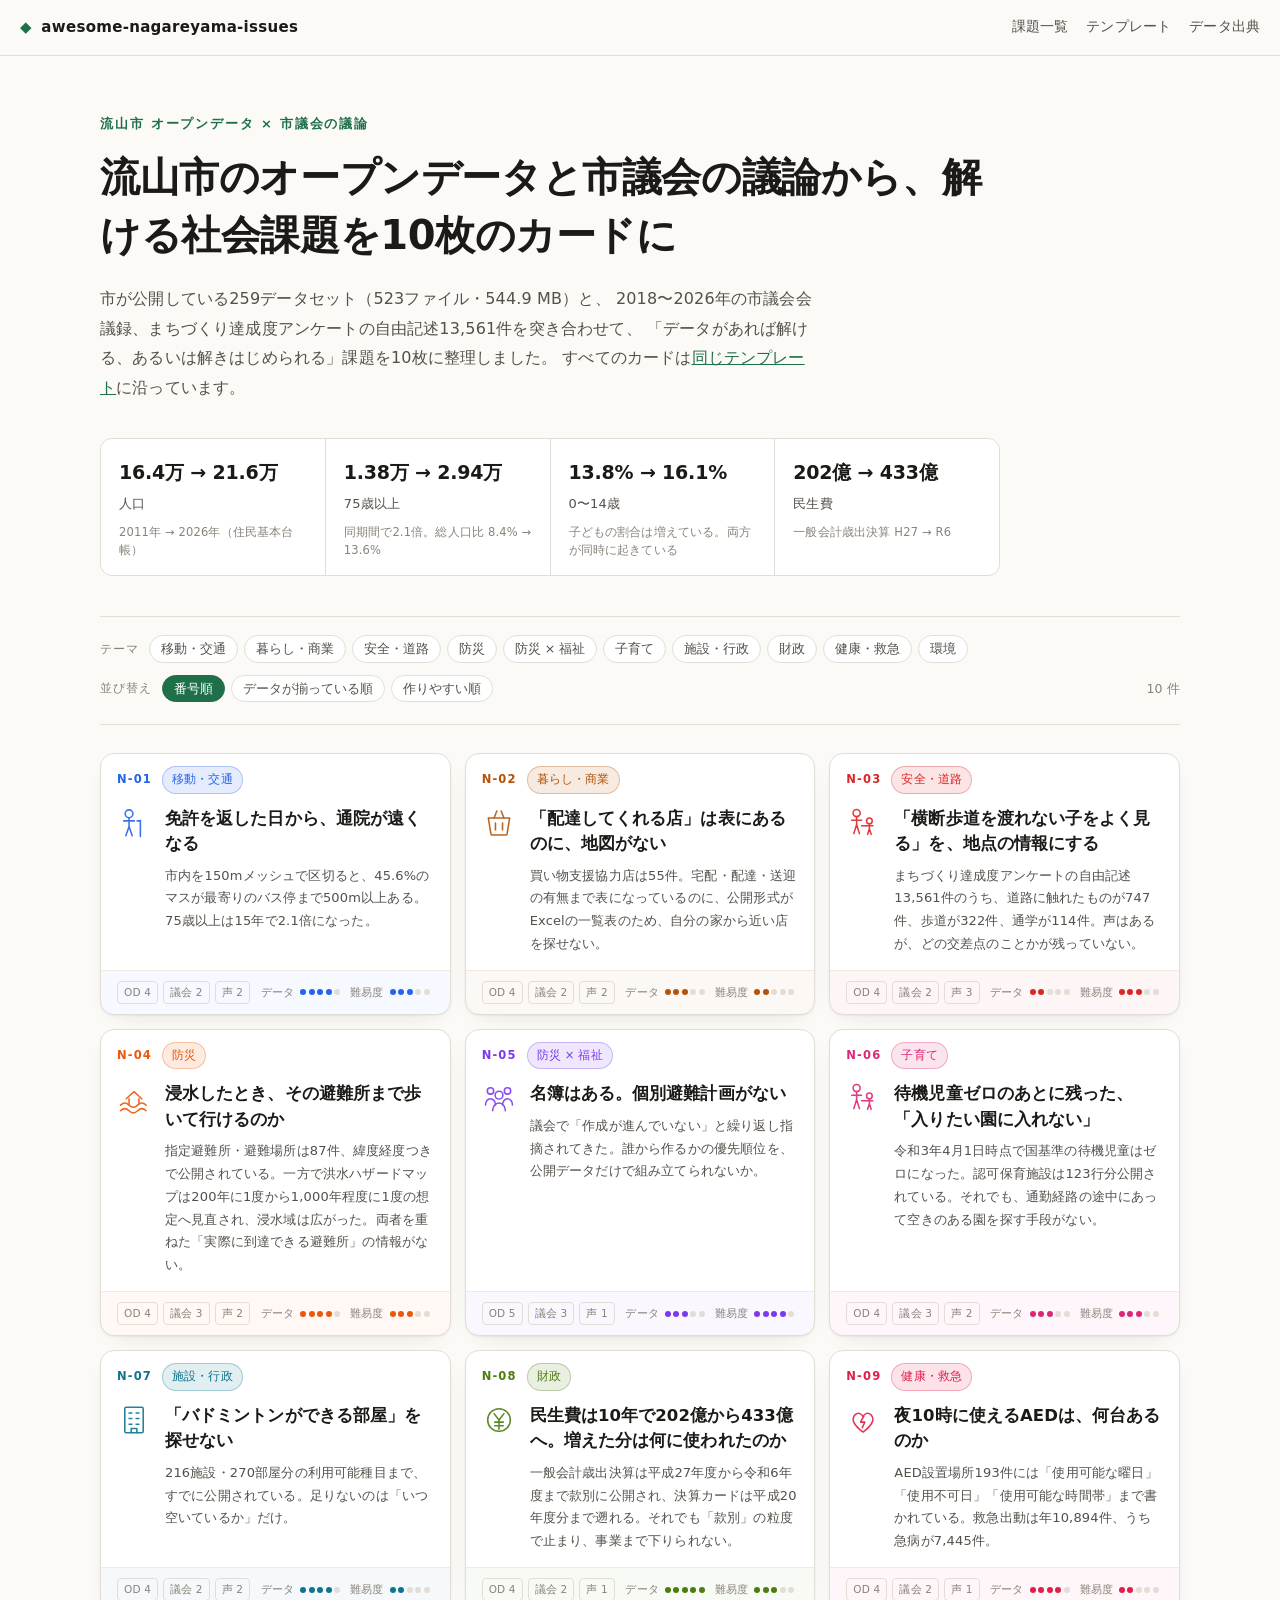
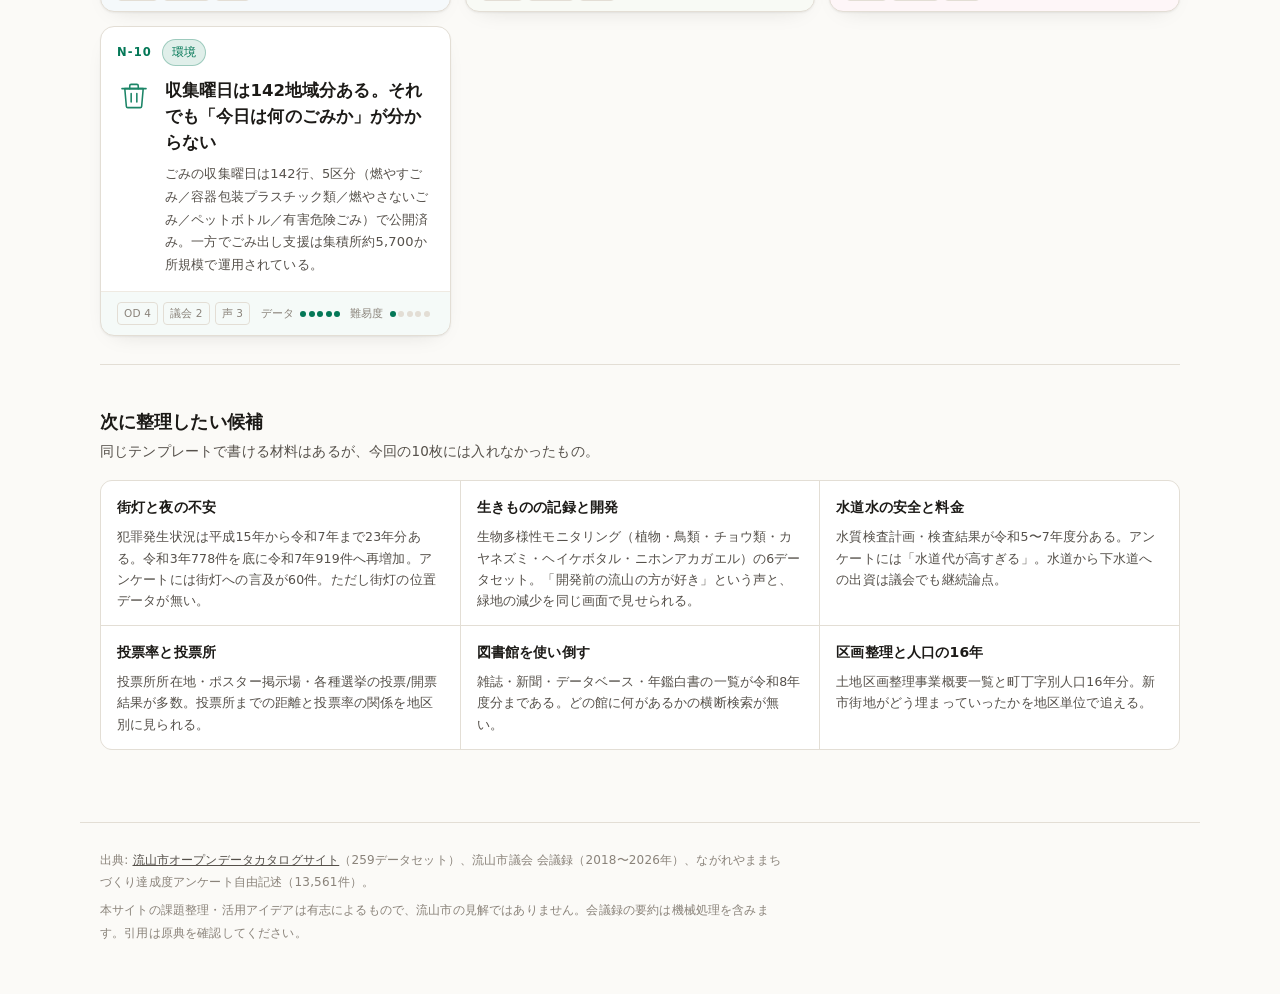
==== docs/index.html @ 09bd8e74 "Add issue-card template and initial 10-issue site 流山市のオープンデータ259データセットと市議会会議録(2018-2026)、 まちづくり達成度アン" ====
<!DOCTYPE html>
<html lang="ja">
<head>
<meta charset="utf-8">
<meta name="viewport" content="width=device-width, initial-scale=1">
<title>awesome-nagareyama-issues — 流山市のオープンデータと市議会の議論から、解ける社会課題を10枚のカードに</title>
<meta name="description" content="流山市のオープンデータと市議会の議論から、解ける社会課題を10枚のカードに">
<link rel="stylesheet" href="assets/site.css">
<link rel="icon" href="data:image/svg+xml,%3Csvg xmlns='http://www.w3.org/2000/svg' viewBox='0 0 100 100'%3E%3Ctext y='.9em' font-size='90'%3E%F0%9F%97%BE%3C/text%3E%3C/svg%3E">
</head>
<body>
<svg xmlns="http://www.w3.org/2000/svg" width="0" height="0" style="position:absolute" aria-hidden="true"><defs><symbol id="i-elder" viewBox="0 0 48 48" fill="none" stroke="currentColor" stroke-width="2.2" stroke-linecap="round" stroke-linejoin="round"><circle cx="17" cy="11" r="5.5"/><path d="M17 17v12M9.5 21h15M17 29l-4.5 13M17 29l4.5 13"/><path d="M33 20v23M28.5 21h4.5"/></symbol><symbol id="i-parentchild" viewBox="0 0 48 48" fill="none" stroke="currentColor" stroke-width="2.2" stroke-linecap="round" stroke-linejoin="round"><circle cx="15" cy="10" r="5"/><path d="M15 15v11M8 20h14M15 26l-4 13M15 26l4 13"/><circle cx="33" cy="21" r="4"/><path d="M33 25v7M28 28h10M33 32l-2.5 8M33 32l2.5 8"/><path d="M22 28h6"/></symbol><symbol id="i-people" viewBox="0 0 48 48" fill="none" stroke="currentColor" stroke-width="2.2" stroke-linecap="round" stroke-linejoin="round"><circle cx="12" cy="14" r="4.5"/><path d="M5 34c0-5 3-9 7-9s7 4 7 9"/><circle cx="36" cy="14" r="4.5"/><path d="M29 34c0-5 3-9 7-9s7 4 7 9"/><circle cx="24" cy="20" r="5.5"/><path d="M15 42c0-6 4-11 9-11s9 5 9 11"/></symbol><symbol id="i-bus" viewBox="0 0 48 48" fill="none" stroke="currentColor" stroke-width="2.2" stroke-linecap="round" stroke-linejoin="round"><rect x="6" y="10" width="36" height="23" rx="4"/><path d="M6 21h36M15 15v6M24 15v6M33 15v6"/><circle cx="14" cy="37" r="3.5"/><circle cx="34" cy="37" r="3.5"/></symbol><symbol id="i-busstop" viewBox="0 0 48 48" fill="none" stroke="currentColor" stroke-width="2.2" stroke-linecap="round" stroke-linejoin="round"><rect x="11" y="5" width="26" height="14" rx="3"/><path d="M24 19v25M16 44h16"/><path d="M17 12h14"/></symbol><symbol id="i-basket" viewBox="0 0 48 48" fill="none" stroke="currentColor" stroke-width="2.2" stroke-linecap="round" stroke-linejoin="round"><path d="M9 17h30l-3.5 22a2 2 0 0 1-2 2h-19a2 2 0 0 1-2-2z"/><path d="M17 17l4-10M31 17l-4-10"/><path d="M19 24v10M29 24v10"/></symbol><symbol id="i-shop" viewBox="0 0 48 48" fill="none" stroke="currentColor" stroke-width="2.2" stroke-linecap="round" stroke-linejoin="round"><path d="M7 18h34v21a2 2 0 0 1-2 2H9a2 2 0 0 1-2-2z"/><path d="M6 18l4-9h28l4 9"/><path d="M19 41V28h10v13"/></symbol><symbol id="i-home" viewBox="0 0 48 48" fill="none" stroke="currentColor" stroke-width="2.2" stroke-linecap="round" stroke-linejoin="round"><path d="M7 23L24 9l17 14"/><path d="M12 22v18h24V22"/><path d="M20 40V29h8v11"/></symbol><symbol id="i-building" viewBox="0 0 48 48" fill="none" stroke="currentColor" stroke-width="2.2" stroke-linecap="round" stroke-linejoin="round"><rect x="11" y="6" width="26" height="36" rx="2"/><path d="M17 14h4M27 14h4M17 22h4M27 22h4M17 30h4M27 30h4"/><path d="M20 42v-6h8v6"/></symbol><symbol id="i-school" viewBox="0 0 48 48" fill="none" stroke="currentColor" stroke-width="2.2" stroke-linecap="round" stroke-linejoin="round"><path d="M8 21L24 11l16 10"/><path d="M11 21v20h26V21"/><path d="M24 11V4h8v5h-8"/><path d="M20 41V30h8v11"/></symbol><symbol id="i-hospital" viewBox="0 0 48 48" fill="none" stroke="currentColor" stroke-width="2.2" stroke-linecap="round" stroke-linejoin="round"><rect x="8" y="13" width="32" height="29" rx="3"/><path d="M24 20v15M16.5 27.5h15"/><path d="M17 13V7h14v6"/></symbol><symbol id="i-heart" viewBox="0 0 48 48" fill="none" stroke="currentColor" stroke-width="2.2" stroke-linecap="round" stroke-linejoin="round"><path d="M24 41C10 31 7 22 13 16.5c4.6-4.2 9.7-.8 11 3 1.3-3.8 6.4-7.2 11-3C41 22 38 31 24 41z"/><path d="M25 19l-4.5 8h6l-3.5 8"/></symbol><symbol id="i-flood" viewBox="0 0 48 48" fill="none" stroke="currentColor" stroke-width="2.2" stroke-linecap="round" stroke-linejoin="round"><path d="M13 25l11-10 11 10"/><path d="M17 25v8M31 25v8"/><path d="M5 34c4-4 8-4 12 0s8 4 12 0 8-4 12 0"/><path d="M5 42c4-4 8-4 12 0s8 4 12 0 8-4 12 0"/></symbol><symbol id="i-shelter" viewBox="0 0 48 48" fill="none" stroke="currentColor" stroke-width="2.2" stroke-linecap="round" stroke-linejoin="round"><path d="M8 20L24 8l16 12"/><path d="M12 20v20h24V20"/><path d="M24 40V25"/><path d="M18 31l6-6 6 6"/></symbol><symbol id="i-trash" viewBox="0 0 48 48" fill="none" stroke="currentColor" stroke-width="2.2" stroke-linecap="round" stroke-linejoin="round"><path d="M11 15h26l-2.2 25a2 2 0 0 1-2 1.8H15.2a2 2 0 0 1-2-1.8z"/><path d="M7 15h34"/><path d="M18 15v-4a2 2 0 0 1 2-2h8a2 2 0 0 1 2 2v4"/><path d="M20 22v12M28 22v12"/></symbol><symbol id="i-calendar" viewBox="0 0 48 48" fill="none" stroke="currentColor" stroke-width="2.2" stroke-linecap="round" stroke-linejoin="round"><rect x="7" y="11" width="34" height="31" rx="3"/><path d="M7 21h34M16 6v9M32 6v9"/><circle cx="17" cy="29" r="1.8"/><circle cx="24" cy="29" r="1.8"/><circle cx="31" cy="29" r="1.8"/><circle cx="17" cy="36" r="1.8"/></symbol><symbol id="i-clock" viewBox="0 0 48 48" fill="none" stroke="currentColor" stroke-width="2.2" stroke-linecap="round" stroke-linejoin="round"><circle cx="24" cy="24" r="17"/><path d="M24 12v12l8 6"/></symbol><symbol id="i-map" viewBox="0 0 48 48" fill="none" stroke="currentColor" stroke-width="2.2" stroke-linecap="round" stroke-linejoin="round"><path d="M6 14l12-5 12 5 12-5v25l-12 5-12-5-12 5z"/><path d="M18 9v25M30 14v25"/></symbol><symbol id="i-coin" viewBox="0 0 48 48" fill="none" stroke="currentColor" stroke-width="2.2" stroke-linecap="round" stroke-linejoin="round"><circle cx="24" cy="24" r="16"/><path d="M17 15l7 9 7-9"/><path d="M24 24v13M18 27h12M18 32h12"/></symbol><symbol id="i-doc" viewBox="0 0 48 48" fill="none" stroke="currentColor" stroke-width="2.2" stroke-linecap="round" stroke-linejoin="round"><path d="M12 5h16l9 9v29a2 2 0 0 1-2 2H12a2 2 0 0 1-2-2V7a2 2 0 0 1 2-2z"/><path d="M28 5v10h9"/><path d="M17 24h14M17 31h14M17 38h8"/></symbol><symbol id="i-phone" viewBox="0 0 48 48" fill="none" stroke="currentColor" stroke-width="2.2" stroke-linecap="round" stroke-linejoin="round"><rect x="14" y="4" width="20" height="40" rx="4"/><path d="M20 9h8"/><circle cx="24" cy="38" r="2"/></symbol><symbol id="i-search" viewBox="0 0 48 48" fill="none" stroke="currentColor" stroke-width="2.2" stroke-linecap="round" stroke-linejoin="round"><circle cx="21" cy="21" r="13"/><path d="M30.5 30.5L42 42"/></symbol><symbol id="i-question" viewBox="0 0 48 48" fill="none" stroke="currentColor" stroke-width="2.2" stroke-linecap="round" stroke-linejoin="round"><circle cx="24" cy="24" r="17"/><path d="M19 19a5 5 0 1 1 6.5 4.8c-1 .4-1.5 1.2-1.5 2.2v2"/><circle cx="24" cy="34" r="1.8"/></symbol><symbol id="i-alert" viewBox="0 0 48 48" fill="none" stroke="currentColor" stroke-width="2.2" stroke-linecap="round" stroke-linejoin="round"><path d="M24 7l19 33H5z"/><path d="M24 19v11"/><circle cx="24" cy="35" r="1.8"/></symbol><symbol id="i-wall" viewBox="0 0 48 48" fill="none" stroke="currentColor" stroke-width="2.2" stroke-linecap="round" stroke-linejoin="round"><rect x="6" y="11" width="36" height="26" rx="2"/><path d="M6 20h36M6 28h36"/><path d="M18 11v9M30 11v9M13 20v8M25 20v8M37 20v8M18 28v9M30 28v9"/></symbol><symbol id="i-chart" viewBox="0 0 48 48" fill="none" stroke="currentColor" stroke-width="2.2" stroke-linecap="round" stroke-linejoin="round"><path d="M9 7v33h33"/><rect x="14" y="26" width="6" height="14"/><rect x="24" y="18" width="6" height="22"/><rect x="34" y="11" width="6" height="29"/></symbol><symbol id="i-park" viewBox="0 0 48 48" fill="none" stroke="currentColor" stroke-width="2.2" stroke-linecap="round" stroke-linejoin="round"><path d="M24 42V26"/><circle cx="24" cy="18" r="11"/><path d="M24 30l-7-6M24 33l7-6"/></symbol><symbol id="i-bicycle" viewBox="0 0 48 48" fill="none" stroke="currentColor" stroke-width="2.2" stroke-linecap="round" stroke-linejoin="round"><circle cx="12" cy="33" r="8"/><circle cx="36" cy="33" r="8"/><path d="M12 33l8-14h9M20 19l10 14M27 19h7"/></symbol><symbol id="i-car" viewBox="0 0 48 48" fill="none" stroke="currentColor" stroke-width="2.2" stroke-linecap="round" stroke-linejoin="round"><path d="M9 29l4-11a3 3 0 0 1 3-2h16a3 3 0 0 1 3 2l4 11"/><rect x="6" y="29" width="36" height="9" rx="3"/><circle cx="15" cy="40" r="2.5"/><circle cx="33" cy="40" r="2.5"/></symbol></defs></svg>
<header class="topbar">
  <a class="brand" href="index.html"><span class="brand-mark">◆</span> awesome-nagareyama-issues</a>
  <nav>
    <a href="index.html">課題一覧</a>
    <a href="template.html">テンプレート</a>
    <a href="sources.html">データ出典</a>
  </nav>
</header>
<main>

<section class="hero">
  <p class="kicker">流山市 オープンデータ × 市議会の議論</p>
  <h1>流山市のオープンデータと市議会の議論から、解ける社会課題を10枚のカードに</h1>
  <p class="lede">
    市が公開している259データセット（523ファイル・544.9 MB）と、
    2018〜2026年の市議会会議録、まちづくり達成度アンケートの自由記述13,561件を突き合わせて、
    「データがあれば解ける、あるいは解きはじめられる」課題を10枚に整理しました。
    すべてのカードは<a href="template.html">同じテンプレート</a>に沿っています。
  </p>
  <div class="stats"><div class="stat"><div class="stat-v">16.4万 → 21.6万</div><div class="stat-l">人口</div><div class="stat-n">2011年 → 2026年（住民基本台帳）</div></div><div class="stat"><div class="stat-v">1.38万 → 2.94万</div><div class="stat-l">75歳以上</div><div class="stat-n">同期間で2.1倍。総人口比 8.4% → 13.6%</div></div><div class="stat"><div class="stat-v">13.8% → 16.1%</div><div class="stat-l">0〜14歳</div><div class="stat-n">子どもの割合は増えている。両方が同時に起きている</div></div><div class="stat"><div class="stat-v">202億 → 433億</div><div class="stat-l">民生費</div><div class="stat-n">一般会計歳出決算 H27 → R6</div></div></div>
</section>

<section class="filters" aria-label="絞り込み">
  <div class="filter-row">
    <span class="filter-lbl">テーマ</span>
    <div class="chips"><button class="chip" data-theme="移動・交通" style="--c:#2563eb">移動・交通</button><button class="chip" data-theme="暮らし・商業" style="--c:#b45309">暮らし・商業</button><button class="chip" data-theme="安全・道路" style="--c:#dc2626">安全・道路</button><button class="chip" data-theme="防災" style="--c:#ea580c">防災</button><button class="chip" data-theme="防災 × 福祉" style="--c:#7c3aed">防災 × 福祉</button><button class="chip" data-theme="子育て" style="--c:#db2777">子育て</button><button class="chip" data-theme="施設・行政" style="--c:#0e7490">施設・行政</button><button class="chip" data-theme="財政" style="--c:#4d7c0f">財政</button><button class="chip" data-theme="健康・救急" style="--c:#e11d48">健康・救急</button><button class="chip" data-theme="環境" style="--c:#047857">環境</button></div>
  </div>
  <div class="filter-row">
    <span class="filter-lbl">並び替え</span>
    <div class="chips">
      <button class="chip sort on" data-sort="id">番号順</button>
      <button class="chip sort" data-sort="data">データが揃っている順</button>
      <button class="chip sort" data-sort="easy">作りやすい順</button>
    </div>
  </div>
  <p class="filter-count"><span id="count">10</span> 件</p>
</section>

<section class="grid" id="grid">
<a class="card" href="issues/bus-blank-area.html" style="--c:#2563eb" data-theme="移動・交通" data-data="4" data-diff="3">
  <div class="card-head">
    <span class="card-id">N-01</span>
    <span class="card-theme">移動・交通</span>
  </div>
  <div class="card-body">
    <span class="card-ico"><svg width="34" height="34" viewBox="0 0 48 48" aria-hidden="true"><use href="#i-elder"/></svg></span>
    <div>
      <h3>免許を返した日から、通院が遠くなる</h3>
      <p class="card-catch">市内を150mメッシュで区切ると、45.6%のマスが最寄りのバス停まで500m以上ある。75歳以上は15年で2.1倍になった。</p>
    </div>
  </div>
  <div class="card-foot">
    <span class="badges">
      <span class="badge">OD 4</span>
      <span class="badge">議会 2</span>
      <span class="badge">声 2</span>
    </span>
    <span class="meters">
      <span class="meter-lbl">データ</span><span class="meter" title="データ充足度: 4/5"><span class="dot on"></span><span class="dot on"></span><span class="dot on"></span><span class="dot on"></span><span class="dot"></span></span>
      <span class="meter-lbl">難易度</span><span class="meter" title="実装難易度: 3/5"><span class="dot on"></span><span class="dot on"></span><span class="dot on"></span><span class="dot"></span><span class="dot"></span></span>
    </span>
  </div>
</a>
<a class="card" href="issues/shopping-access.html" style="--c:#b45309" data-theme="暮らし・商業" data-data="3" data-diff="2">
  <div class="card-head">
    <span class="card-id">N-02</span>
    <span class="card-theme">暮らし・商業</span>
  </div>
  <div class="card-body">
    <span class="card-ico"><svg width="34" height="34" viewBox="0 0 48 48" aria-hidden="true"><use href="#i-basket"/></svg></span>
    <div>
      <h3>「配達してくれる店」は表にあるのに、地図がない</h3>
      <p class="card-catch">買い物支援協力店は55件。宅配・配達・送迎の有無まで表になっているのに、公開形式がExcelの一覧表のため、自分の家から近い店を探せない。</p>
    </div>
  </div>
  <div class="card-foot">
    <span class="badges">
      <span class="badge">OD 4</span>
      <span class="badge">議会 2</span>
      <span class="badge">声 2</span>
    </span>
    <span class="meters">
      <span class="meter-lbl">データ</span><span class="meter" title="データ充足度: 3/5"><span class="dot on"></span><span class="dot on"></span><span class="dot on"></span><span class="dot"></span><span class="dot"></span></span>
      <span class="meter-lbl">難易度</span><span class="meter" title="実装難易度: 2/5"><span class="dot on"></span><span class="dot on"></span><span class="dot"></span><span class="dot"></span><span class="dot"></span></span>
    </span>
  </div>
</a>
<a class="card" href="issues/school-route-safety.html" style="--c:#dc2626" data-theme="安全・道路" data-data="2" data-diff="3">
  <div class="card-head">
    <span class="card-id">N-03</span>
    <span class="card-theme">安全・道路</span>
  </div>
  <div class="card-body">
    <span class="card-ico"><svg width="34" height="34" viewBox="0 0 48 48" aria-hidden="true"><use href="#i-parentchild"/></svg></span>
    <div>
      <h3>「横断歩道を渡れない子をよく見る」を、地点の情報にする</h3>
      <p class="card-catch">まちづくり達成度アンケートの自由記述13,561件のうち、道路に触れたものが747件、歩道が322件、通学が114件。声はあるが、どの交差点のことかが残っていない。</p>
    </div>
  </div>
  <div class="card-foot">
    <span class="badges">
      <span class="badge">OD 4</span>
      <span class="badge">議会 2</span>
      <span class="badge">声 3</span>
    </span>
    <span class="meters">
      <span class="meter-lbl">データ</span><span class="meter" title="データ充足度: 2/5"><span class="dot on"></span><span class="dot on"></span><span class="dot"></span><span class="dot"></span><span class="dot"></span></span>
      <span class="meter-lbl">難易度</span><span class="meter" title="実装難易度: 3/5"><span class="dot on"></span><span class="dot on"></span><span class="dot on"></span><span class="dot"></span><span class="dot"></span></span>
    </span>
  </div>
</a>
<a class="card" href="issues/flood-shelter-reach.html" style="--c:#ea580c" data-theme="防災" data-data="4" data-diff="3">
  <div class="card-head">
    <span class="card-id">N-04</span>
    <span class="card-theme">防災</span>
  </div>
  <div class="card-body">
    <span class="card-ico"><svg width="34" height="34" viewBox="0 0 48 48" aria-hidden="true"><use href="#i-flood"/></svg></span>
    <div>
      <h3>浸水したとき、その避難所まで歩いて行けるのか</h3>
      <p class="card-catch">指定避難所・避難場所は87件、緯度経度つきで公開されている。一方で洪水ハザードマップは200年に1度から1,000年程度に1度の想定へ見直され、浸水域は広がった。両者を重ねた「実際に到達できる避難所」の情報がない。</p>
    </div>
  </div>
  <div class="card-foot">
    <span class="badges">
      <span class="badge">OD 4</span>
      <span class="badge">議会 3</span>
      <span class="badge">声 2</span>
    </span>
    <span class="meters">
      <span class="meter-lbl">データ</span><span class="meter" title="データ充足度: 4/5"><span class="dot on"></span><span class="dot on"></span><span class="dot on"></span><span class="dot on"></span><span class="dot"></span></span>
      <span class="meter-lbl">難易度</span><span class="meter" title="実装難易度: 3/5"><span class="dot on"></span><span class="dot on"></span><span class="dot on"></span><span class="dot"></span><span class="dot"></span></span>
    </span>
  </div>
</a>
<a class="card" href="issues/individual-evacuation-plan.html" style="--c:#7c3aed" data-theme="防災 × 福祉" data-data="3" data-diff="4">
  <div class="card-head">
    <span class="card-id">N-05</span>
    <span class="card-theme">防災 × 福祉</span>
  </div>
  <div class="card-body">
    <span class="card-ico"><svg width="34" height="34" viewBox="0 0 48 48" aria-hidden="true"><use href="#i-people"/></svg></span>
    <div>
      <h3>名簿はある。個別避難計画がない</h3>
      <p class="card-catch">議会で「作成が進んでいない」と繰り返し指摘されてきた。誰から作るかの優先順位を、公開データだけで組み立てられないか。</p>
    </div>
  </div>
  <div class="card-foot">
    <span class="badges">
      <span class="badge">OD 5</span>
      <span class="badge">議会 3</span>
      <span class="badge">声 1</span>
    </span>
    <span class="meters">
      <span class="meter-lbl">データ</span><span class="meter" title="データ充足度: 3/5"><span class="dot on"></span><span class="dot on"></span><span class="dot on"></span><span class="dot"></span><span class="dot"></span></span>
      <span class="meter-lbl">難易度</span><span class="meter" title="実装難易度: 4/5"><span class="dot on"></span><span class="dot on"></span><span class="dot on"></span><span class="dot on"></span><span class="dot"></span></span>
    </span>
  </div>
</a>
<a class="card" href="issues/childcare-matching.html" style="--c:#db2777" data-theme="子育て" data-data="3" data-diff="3">
  <div class="card-head">
    <span class="card-id">N-06</span>
    <span class="card-theme">子育て</span>
  </div>
  <div class="card-body">
    <span class="card-ico"><svg width="34" height="34" viewBox="0 0 48 48" aria-hidden="true"><use href="#i-parentchild"/></svg></span>
    <div>
      <h3>待機児童ゼロのあとに残った、「入りたい園に入れない」</h3>
      <p class="card-catch">令和3年4月1日時点で国基準の待機児童はゼロになった。認可保育施設は123行分公開されている。それでも、通勤経路の途中にあって空きのある園を探す手段がない。</p>
    </div>
  </div>
  <div class="card-foot">
    <span class="badges">
      <span class="badge">OD 4</span>
      <span class="badge">議会 3</span>
      <span class="badge">声 2</span>
    </span>
    <span class="meters">
      <span class="meter-lbl">データ</span><span class="meter" title="データ充足度: 3/5"><span class="dot on"></span><span class="dot on"></span><span class="dot on"></span><span class="dot"></span><span class="dot"></span></span>
      <span class="meter-lbl">難易度</span><span class="meter" title="実装難易度: 3/5"><span class="dot on"></span><span class="dot on"></span><span class="dot on"></span><span class="dot"></span><span class="dot"></span></span>
    </span>
  </div>
</a>
<a class="card" href="issues/facility-availability.html" style="--c:#0e7490" data-theme="施設・行政" data-data="4" data-diff="2">
  <div class="card-head">
    <span class="card-id">N-07</span>
    <span class="card-theme">施設・行政</span>
  </div>
  <div class="card-body">
    <span class="card-ico"><svg width="34" height="34" viewBox="0 0 48 48" aria-hidden="true"><use href="#i-building"/></svg></span>
    <div>
      <h3>「バドミントンができる部屋」を探せない</h3>
      <p class="card-catch">216施設・270部屋分の利用可能種目まで、すでに公開されている。足りないのは「いつ空いているか」だけ。</p>
    </div>
  </div>
  <div class="card-foot">
    <span class="badges">
      <span class="badge">OD 4</span>
      <span class="badge">議会 2</span>
      <span class="badge">声 2</span>
    </span>
    <span class="meters">
      <span class="meter-lbl">データ</span><span class="meter" title="データ充足度: 4/5"><span class="dot on"></span><span class="dot on"></span><span class="dot on"></span><span class="dot on"></span><span class="dot"></span></span>
      <span class="meter-lbl">難易度</span><span class="meter" title="実装難易度: 2/5"><span class="dot on"></span><span class="dot on"></span><span class="dot"></span><span class="dot"></span><span class="dot"></span></span>
    </span>
  </div>
</a>
<a class="card" href="issues/budget-explorer.html" style="--c:#4d7c0f" data-theme="財政" data-data="5" data-diff="3">
  <div class="card-head">
    <span class="card-id">N-08</span>
    <span class="card-theme">財政</span>
  </div>
  <div class="card-body">
    <span class="card-ico"><svg width="34" height="34" viewBox="0 0 48 48" aria-hidden="true"><use href="#i-coin"/></svg></span>
    <div>
      <h3>民生費は10年で202億から433億へ。増えた分は何に使われたのか</h3>
      <p class="card-catch">一般会計歳出決算は平成27年度から令和6年度まで款別に公開され、決算カードは平成20年度分まで遡れる。それでも「款別」の粒度で止まり、事業まで下りられない。</p>
    </div>
  </div>
  <div class="card-foot">
    <span class="badges">
      <span class="badge">OD 4</span>
      <span class="badge">議会 2</span>
      <span class="badge">声 1</span>
    </span>
    <span class="meters">
      <span class="meter-lbl">データ</span><span class="meter" title="データ充足度: 5/5"><span class="dot on"></span><span class="dot on"></span><span class="dot on"></span><span class="dot on"></span><span class="dot on"></span></span>
      <span class="meter-lbl">難易度</span><span class="meter" title="実装難易度: 3/5"><span class="dot on"></span><span class="dot on"></span><span class="dot on"></span><span class="dot"></span><span class="dot"></span></span>
    </span>
  </div>
</a>
<a class="card" href="issues/aed-when-open.html" style="--c:#e11d48" data-theme="健康・救急" data-data="4" data-diff="2">
  <div class="card-head">
    <span class="card-id">N-09</span>
    <span class="card-theme">健康・救急</span>
  </div>
  <div class="card-body">
    <span class="card-ico"><svg width="34" height="34" viewBox="0 0 48 48" aria-hidden="true"><use href="#i-heart"/></svg></span>
    <div>
      <h3>夜10時に使えるAEDは、何台あるのか</h3>
      <p class="card-catch">AED設置場所193件には「使用可能な曜日」「使用不可日」「使用可能な時間帯」まで書かれている。救急出動は年10,894件、うち急病が7,445件。</p>
    </div>
  </div>
  <div class="card-foot">
    <span class="badges">
      <span class="badge">OD 4</span>
      <span class="badge">議会 2</span>
      <span class="badge">声 1</span>
    </span>
    <span class="meters">
      <span class="meter-lbl">データ</span><span class="meter" title="データ充足度: 4/5"><span class="dot on"></span><span class="dot on"></span><span class="dot on"></span><span class="dot on"></span><span class="dot"></span></span>
      <span class="meter-lbl">難易度</span><span class="meter" title="実装難易度: 2/5"><span class="dot on"></span><span class="dot on"></span><span class="dot"></span><span class="dot"></span><span class="dot"></span></span>
    </span>
  </div>
</a>
<a class="card" href="issues/waste-calendar.html" style="--c:#047857" data-theme="環境" data-data="5" data-diff="1">
  <div class="card-head">
    <span class="card-id">N-10</span>
    <span class="card-theme">環境</span>
  </div>
  <div class="card-body">
    <span class="card-ico"><svg width="34" height="34" viewBox="0 0 48 48" aria-hidden="true"><use href="#i-trash"/></svg></span>
    <div>
      <h3>収集曜日は142地域分ある。それでも「今日は何のごみか」が分からない</h3>
      <p class="card-catch">ごみの収集曜日は142行、5区分（燃やすごみ／容器包装プラスチック類／燃やさないごみ／ペットボトル／有害危険ごみ）で公開済み。一方でごみ出し支援は集積所約5,700か所規模で運用されている。</p>
    </div>
  </div>
  <div class="card-foot">
    <span class="badges">
      <span class="badge">OD 4</span>
      <span class="badge">議会 2</span>
      <span class="badge">声 3</span>
    </span>
    <span class="meters">
      <span class="meter-lbl">データ</span><span class="meter" title="データ充足度: 5/5"><span class="dot on"></span><span class="dot on"></span><span class="dot on"></span><span class="dot on"></span><span class="dot on"></span></span>
      <span class="meter-lbl">難易度</span><span class="meter" title="実装難易度: 1/5"><span class="dot on"></span><span class="dot"></span><span class="dot"></span><span class="dot"></span><span class="dot"></span></span>
    </span>
  </div>
</a></section>

<section class="backlog">
  <h2>次に整理したい候補</h2>
  <p class="sub">同じテンプレートで書ける材料はあるが、今回の10枚には入れなかったもの。</p>
  <ul class="backlog-list"><li><strong>街灯と夜の不安</strong><span>犯罪発生状況は平成15年から令和7年まで23年分ある。令和3年778件を底に令和7年919件へ再増加。アンケートには街灯への言及が60件。ただし街灯の位置データが無い。</span></li><li><strong>生きものの記録と開発</strong><span>生物多様性モニタリング（植物・鳥類・チョウ類・カヤネズミ・ヘイケボタル・ニホンアカガエル）の6データセット。「開発前の流山の方が好き」という声と、緑地の減少を同じ画面で見せられる。</span></li><li><strong>水道水の安全と料金</strong><span>水質検査計画・検査結果が令和5〜7年度分ある。アンケートには「水道代が高すぎる」。水道から下水道への出資は議会でも継続論点。</span></li><li><strong>投票率と投票所</strong><span>投票所所在地・ポスター掲示場・各種選挙の投票/開票結果が多数。投票所までの距離と投票率の関係を地区別に見られる。</span></li><li><strong>図書館を使い倒す</strong><span>雑誌・新聞・データベース・年鑑白書の一覧が令和8年度分まである。どの館に何があるかの横断検索が無い。</span></li><li><strong>区画整理と人口の16年</strong><span>土地区画整理事業概要一覧と町丁字別人口16年分。新市街地がどう埋まっていったかを地区単位で追える。</span></li></ul>
</section>

</main>
<footer class="foot">
  <p>出典: <a href="https://www.city.nagareyama.chiba.jp/opendata/1042063/1042065.html">流山市オープンデータカタログサイト</a>（259データセット）、流山市議会 会議録（2018〜2026年）、ながれやままちづくり達成度アンケート自由記述（13,561件）。</p>
  <p>本サイトの課題整理・活用アイデアは有志によるもので、流山市の見解ではありません。会議録の要約は機械処理を含みます。引用は原典を確認してください。</p>
</footer>
<script src="assets/site.js"></script>
</body>
</html>
---- docs/assets/site.css ----
:root{
  --bg:#fbfaf7; --panel:#ffffff; --ink:#1c1a17; --ink2:#55504a; --ink3:#8a837a;
  --line:#e3ded5; --line2:#efeae2; --accent:#1f6f4a; --code:#f3f0ea;
  --shadow:0 1px 2px rgba(28,26,23,.05), 0 8px 24px -16px rgba(28,26,23,.22);
  --maxw:1120px;
}
@media (prefers-color-scheme: dark){
  :root:not([data-theme="light"]){
    --bg:#14140f; --panel:#1c1c17; --ink:#eae6dd; --ink2:#b0aa9f; --ink3:#7e786e;
    --line:#2e2e26; --line2:#26261f; --accent:#5cc08c; --code:#22221b;
    --shadow:0 1px 2px rgba(0,0,0,.4), 0 8px 24px -16px rgba(0,0,0,.8);
  }
}
:root[data-theme="dark"]{
  --bg:#14140f; --panel:#1c1c17; --ink:#eae6dd; --ink2:#b0aa9f; --ink3:#7e786e;
  --line:#2e2e26; --line2:#26261f; --accent:#5cc08c; --code:#22221b;
  --shadow:0 1px 2px rgba(0,0,0,.4), 0 8px 24px -16px rgba(0,0,0,.8);
}

*{box-sizing:border-box}
html{-webkit-text-size-adjust:100%}
body{
  margin:0; background:var(--bg); color:var(--ink);
  font-family:"Hiragino Kaku Gothic ProN","Yu Gothic Medium","Noto Sans JP",system-ui,-apple-system,"Segoe UI",sans-serif;
  font-size:16px; line-height:1.85; letter-spacing:.01em;
  font-feature-settings:"palt" 1;
}
a{color:inherit}
main{max-width:var(--maxw); margin:0 auto; padding:0 20px 72px}
h1,h2,h3,h4{line-height:1.45; letter-spacing:.005em}

/* topbar */
.topbar{
  position:sticky; top:0; z-index:20; display:flex; gap:20px; align-items:center;
  justify-content:space-between; flex-wrap:wrap;
  padding:12px 20px; background:color-mix(in srgb, var(--bg) 88%, transparent);
  backdrop-filter:blur(10px); border-bottom:1px solid var(--line);
}
.brand{font-weight:700; text-decoration:none; letter-spacing:.02em; font-size:15px}
.brand-mark{color:var(--accent); margin-right:4px}
.topbar nav{display:flex; gap:18px; font-size:14px}
.topbar nav a{color:var(--ink2); text-decoration:none; padding:2px 0; border-bottom:1px solid transparent}
.topbar nav a:hover{color:var(--ink); border-bottom-color:var(--accent)}

/* hero */
.hero{padding:56px 0 32px; max-width:900px}
.hero.narrow{max-width:760px}
.kicker{margin:0 0 12px; font-size:13px; letter-spacing:.14em; color:var(--accent); font-weight:700}
.hero h1{margin:0 0 20px; font-size:clamp(26px,4vw,40px); font-weight:800; letter-spacing:-.01em}
.lede{margin:0; color:var(--ink2); font-size:16px; max-width:70ch}
.lede a{color:var(--accent)}

.stats{display:grid; grid-template-columns:repeat(auto-fit,minmax(180px,1fr)); gap:1px; margin-top:36px;
  background:var(--line); border:1px solid var(--line); border-radius:12px; overflow:hidden}
.stat{background:var(--panel); padding:16px 18px}
.stat-v{font-size:19px; font-weight:700; letter-spacing:-.01em}
.stat-l{font-size:13px; color:var(--ink2); margin-top:2px}
.stat-n{font-size:11.5px; color:var(--ink3); line-height:1.6; margin-top:6px}

/* filters */
.filters{display:flex; flex-wrap:wrap; align-items:center; gap:12px 24px; padding:18px 0 22px;
  border-top:1px solid var(--line); border-bottom:1px solid var(--line); margin-top:8px}
.filter-row{display:flex; align-items:center; gap:10px; flex-wrap:wrap}
.filter-lbl{font-size:12px; color:var(--ink3); letter-spacing:.08em}
.chips{display:flex; flex-wrap:wrap; gap:6px}
.chip{font:inherit; font-size:12.5px; line-height:1.4; padding:4px 11px; border-radius:999px; cursor:pointer;
  border:1px solid var(--line); background:var(--panel); color:var(--ink2)}
.chip:hover{border-color:var(--ink3)}
.chip.on{background:var(--c,var(--accent)); border-color:var(--c,var(--accent)); color:#fff}
.filter-count{margin:0 0 0 auto; font-size:12.5px; color:var(--ink3)}

/* grid */
.grid{display:grid; grid-template-columns:repeat(auto-fill,minmax(330px,1fr)); gap:14px; padding:28px 0}
.card{display:flex; flex-direction:column; background:var(--panel); border:1px solid var(--line);
  border-radius:14px; text-decoration:none; overflow:hidden; box-shadow:var(--shadow);
  transition:transform .14s ease, border-color .14s ease}
.card:hover{transform:translateY(-2px); border-color:var(--c)}
.card-head{display:flex; align-items:center; gap:10px; padding:12px 16px 0}
.card-id{font-size:11.5px; font-weight:700; letter-spacing:.1em; color:var(--c)}
.card-theme{font-size:11.5px; padding:2px 9px; border-radius:999px; color:var(--c);
  background:color-mix(in srgb, var(--c) 12%, transparent); border:1px solid color-mix(in srgb, var(--c) 30%, transparent)}
.card-theme.big{font-size:12.5px; padding:3px 12px; display:inline-block}
.card-body{display:flex; gap:14px; padding:12px 16px 14px; flex:1}
.card-ico{color:var(--c); flex:0 0 auto; opacity:.9}
.card h3{margin:0 0 8px; font-size:16.5px; font-weight:700; line-height:1.55}
.card-catch{margin:0; font-size:13px; color:var(--ink2); line-height:1.75}
.card-foot{display:flex; align-items:center; justify-content:space-between; gap:10px; flex-wrap:wrap;
  padding:10px 16px; border-top:1px solid var(--line2); background:color-mix(in srgb,var(--c) 4%, transparent)}
.badges{display:flex; gap:5px}
.badge{font-size:10.5px; color:var(--ink3); border:1px solid var(--line); border-radius:4px; padding:1px 6px}
.meters{display:flex; align-items:center; gap:6px}
.meter-lbl{font-size:10.5px; color:var(--ink3)}
.meter{display:inline-flex; gap:2.5px; align-items:center; margin-right:4px}
.meter .dot{width:6px; height:6px; border-radius:50%; background:var(--line); display:block}
.meter .dot.on{background:var(--c,var(--accent))}

/* backlog */
.backlog{padding-top:20px; border-top:1px solid var(--line)}
.backlog h2{font-size:18px; margin:24px 0 4px}
.sub{color:var(--ink2); font-size:13.5px; margin:0 0 16px; max-width:76ch}
.sub a{color:var(--accent)}
.backlog-list{list-style:none; padding:0; margin:0; display:grid; grid-template-columns:repeat(auto-fill,minmax(300px,1fr)); gap:1px;
  background:var(--line); border:1px solid var(--line); border-radius:12px; overflow:hidden}
.backlog-list li{background:var(--panel); padding:14px 16px; display:flex; flex-direction:column; gap:5px}
.backlog-list strong{font-size:14px}
.backlog-list span{font-size:12.5px; color:var(--ink2); line-height:1.7}

/* issue page */
.crumbs{font-size:12.5px; color:var(--ink3); padding:24px 0 0}
.crumbs a{color:var(--ink2); text-decoration:none}
.crumbs a:hover{color:var(--accent)}
.crumbs span{margin:0 6px}
.issue{max-width:900px; margin:0 auto}
.issue-head{padding:18px 0 30px; border-bottom:1px solid var(--line)}
.issue-head h1{margin:14px 0 14px; font-size:clamp(24px,3.6vw,34px); font-weight:800; letter-spacing:-.01em}
.issue-catch{margin:0; font-size:15.5px; color:var(--ink2); max-width:66ch;
  border-left:3px solid var(--c); padding-left:14px}
.block{padding:38px 0; border-bottom:1px solid var(--line2)}
.block:last-of-type{border-bottom:none}
.block h2{display:flex; align-items:center; gap:10px; margin:0 0 18px; font-size:18px; font-weight:700}
.block h2 .n{display:inline-flex; align-items:center; justify-content:center; width:24px; height:24px;
  border-radius:6px; background:var(--c,var(--accent)); color:#fff; font-size:12px; font-weight:700; flex:0 0 auto}
.block h4{margin:22px 0 8px; font-size:13.5px; color:var(--ink2)}
.block.two{display:grid; grid-template-columns:1fr 1fr; gap:40px}
@media(max-width:760px){.block.two{grid-template-columns:1fr; gap:8px}}

.persona{display:flex; gap:16px; align-items:flex-start; background:var(--panel);
  border:1px solid var(--line); border-radius:12px; padding:18px 20px}
.persona-ico{color:var(--c); flex:0 0 auto}
.persona-label{font-weight:700; font-size:14.5px; margin-bottom:4px}
.persona p{margin:0; font-size:14px; color:var(--ink2)}
.pain{display:grid; grid-template-columns:repeat(auto-fit,minmax(240px,1fr)); gap:1px; margin:14px 0 0;
  background:var(--line); border:1px solid var(--line); border-radius:12px; overflow:hidden}
.pain>div{background:var(--panel); padding:14px 16px}
.pain dt{font-size:11.5px; letter-spacing:.08em; color:var(--c); font-weight:700; margin-bottom:4px}
.pain dd{margin:0; font-size:13.5px; color:var(--ink2); line-height:1.8}

/* scene svg */
.scene-wrap{background:var(--panel); border:1px solid var(--line); border-radius:14px; padding:16px; overflow-x:auto}
.scene{width:100%; min-width:640px; height:auto; display:block}
.scene{--sc:var(--c,var(--accent))}
.scene .pnl-bg{fill:color-mix(in srgb, var(--sc) 5%, var(--panel)); stroke:var(--line)}
.scene .pnl-wall .pnl-bg{fill:color-mix(in srgb, var(--sc) 10%, var(--panel)); stroke:color-mix(in srgb,var(--sc) 35%,transparent); stroke-dasharray:5 4}
.scene .pnl-tab{fill:var(--sc); opacity:.92}
.scene .pnl-tablabel{fill:#fff; font-size:12.5px; font-weight:700;
  font-family:"Hiragino Kaku Gothic ProN","Noto Sans JP",system-ui,sans-serif}
.scene .pnl-icon{color:var(--sc)}
.scene .pnl-icon use{stroke:currentColor; fill:none}
.scene .pnl-text{fill:var(--ink2); font-size:13.5px;
  font-family:"Hiragino Kaku Gothic ProN","Noto Sans JP",system-ui,sans-serif}
.scene .arrow path{stroke:var(--ink3); stroke-width:2; fill:none; stroke-linecap:round; stroke-linejoin:round}

/* stories */
.stories{list-style:none; margin:0; padding:0; display:flex; flex-direction:column; gap:10px}
.story{display:grid; grid-template-columns:1fr 1fr 1fr; gap:1px; background:var(--line);
  border:1px solid var(--line); border-radius:12px; overflow:hidden}
@media(max-width:760px){.story{grid-template-columns:1fr}}
.story-part{background:var(--panel); padding:13px 16px; font-size:13.5px; color:var(--ink); line-height:1.75}
.story-k{display:block; font-size:11px; letter-spacing:.09em; color:var(--c); font-weight:700; margin-bottom:3px}

/* evidence */
.evidence{display:grid; grid-template-columns:repeat(auto-fit,minmax(280px,1fr)); gap:18px}
.ev-col h3{display:flex; align-items:center; gap:8px; margin:0 0 10px; font-size:13.5px; font-weight:700; color:var(--ink2)}
.ev-tag{font-size:10.5px; padding:2px 8px; border-radius:999px; color:#fff; letter-spacing:.04em}
.t-od{background:#0e7490}.t-council{background:#7c3aed}.t-voice{background:#b45309}
.ev-list{list-style:none; margin:0; padding:0; display:flex; flex-direction:column; gap:8px}
.ev-list li{background:var(--panel); border:1px solid var(--line); border-radius:10px; padding:11px 13px}
.ev-name{font-size:13px; font-weight:700; line-height:1.6}
.ev-yr{font-weight:400; font-size:11.5px; color:var(--ink3); margin-left:4px}
.ev-cat{font-size:11px; color:var(--ink3); margin-top:2px}
.ev-fact{font-size:12.5px; color:var(--ink2); margin-top:6px; line-height:1.75}
.voices{list-style:none; margin:0; padding:0; display:flex; flex-direction:column; gap:8px}
.voices li{background:var(--panel); border:1px solid var(--line); border-radius:10px; padding:11px 13px}
.voices blockquote{margin:0; font-size:12.5px; line-height:1.8; color:var(--ink); position:relative; padding-left:12px;
  border-left:2px solid color-mix(in srgb,var(--c) 45%, transparent)}
.voices cite{display:block; margin-top:6px; font-size:11px; color:var(--ink3); font-style:normal}

/* flow */
.flow{display:flex; align-items:stretch; gap:10px; flex-wrap:wrap}
.flow-step{flex:1 1 220px; background:var(--panel); border:1px solid var(--line); border-radius:12px; padding:13px 15px}
.flow-lbl{font-size:11px; letter-spacing:.09em; color:var(--c); font-weight:700; margin-bottom:8px}
.flow-chips{display:flex; flex-wrap:wrap; gap:5px}
.flow-chip{font-size:11.5px; border:1px solid var(--line); border-radius:5px; padding:2px 7px; color:var(--ink2); line-height:1.6}
.flow-form{font-size:14px; font-weight:700}
.flow-who{font-size:12.5px; color:var(--ink2); line-height:1.75}
.flow-arrow{display:flex; align-items:center; color:var(--ink3); font-size:18px}
@media(max-width:760px){.flow-arrow{transform:rotate(90deg); justify-content:center; width:100%}}
.features{margin:18px 0 0; padding-left:20px; font-size:13.5px; color:var(--ink2)}
.features li{margin:6px 0; line-height:1.8}

.kpi,.missing{margin:0; padding-left:20px; font-size:13.5px; color:var(--ink2)}
.kpi li,.missing li{margin:7px 0; line-height:1.8}
.feas{display:flex; flex-direction:column; gap:8px; background:var(--panel); border:1px solid var(--line);
  border-radius:10px; padding:13px 15px}
.feas-row{display:flex; align-items:center; gap:10px; font-size:13px}
.feas-row>span:first-child{width:88px; color:var(--ink2); font-size:12.5px}
.feas-row em{font-style:normal; color:var(--ink3); font-size:12px}
.feas-row .meter .dot{width:9px; height:9px}

.prevnext{display:grid; grid-template-columns:1fr 1fr; gap:12px; padding:32px 0 0; border-top:1px solid var(--line)}
.pn{display:block; text-decoration:none; background:var(--panel); border:1px solid var(--line);
  border-radius:12px; padding:13px 16px; font-size:13.5px; line-height:1.6}
.pn:hover{border-color:var(--accent)}
.pn span{display:block; font-size:11px; color:var(--ink3); letter-spacing:.08em; margin-bottom:3px}
.pn.next{text-align:right}
@media(max-width:600px){.prevnext{grid-template-columns:1fr}.pn.next{text-align:left}}

/* tables & misc */
.tpl{width:100%; border-collapse:collapse; font-size:13.5px; background:var(--panel);
  border:1px solid var(--line); border-radius:12px; overflow:hidden; display:table}
.tpl th,.tpl td{text-align:left; padding:11px 14px; border-bottom:1px solid var(--line2); vertical-align:top}
.tpl thead th{font-size:11.5px; letter-spacing:.07em; color:var(--ink3); background:color-mix(in srgb,var(--accent) 5%,transparent)}
.tpl tbody tr:last-child td{border-bottom:none}
.tpl td.num,.tpl th.num{text-align:right; font-variant-numeric:tabular-nums}
.tn{color:var(--accent); font-weight:700; width:28px}
.tname{font-weight:700; white-space:nowrap}
.tkey code{font-size:11.5px}
code{background:var(--code); border-radius:4px; padding:1px 5px; font-size:12.5px;
  font-family:ui-monospace,SFMono-Regular,Menlo,Consolas,monospace}
.code{background:var(--code); border:1px solid var(--line); border-radius:10px; padding:14px 16px;
  overflow-x:auto; font-size:12px; line-height:1.7; color:var(--ink2);
  font-family:ui-monospace,SFMono-Regular,Menlo,Consolas,monospace}
.iconset{display:flex; flex-wrap:wrap; gap:6px; margin-top:18px}
.ic{display:inline-flex; align-items:center; gap:6px; border:1px solid var(--line); border-radius:8px;
  padding:5px 9px; background:var(--panel); color:var(--accent)}
.ic code{background:none; color:var(--ink3); font-size:11px; padding:0}
.usedlist{list-style:none; margin:0; padding:0; display:flex; flex-direction:column; gap:1px;
  background:var(--line); border:1px solid var(--line); border-radius:12px; overflow:hidden}
.usedlist li{background:var(--panel); padding:10px 14px; display:flex; align-items:center; gap:8px; flex-wrap:wrap; font-size:13px}
.ds{flex:1 1 auto}
.pill{font-size:11px; text-decoration:none; border:1px solid var(--line); border-radius:999px;
  padding:1px 9px; color:var(--ink2)}
.pill:hover{border-color:var(--accent); color:var(--accent)}
.notes{list-style:disc; padding-left:20px}
.notes li{margin:6px 0}

.foot{max-width:var(--maxw); margin:0 auto; padding:26px 20px 44px; border-top:1px solid var(--line);
  color:var(--ink3); font-size:12px; line-height:1.85}
.foot p{margin:0 0 6px; max-width:90ch}
.foot a{color:var(--ink2)}
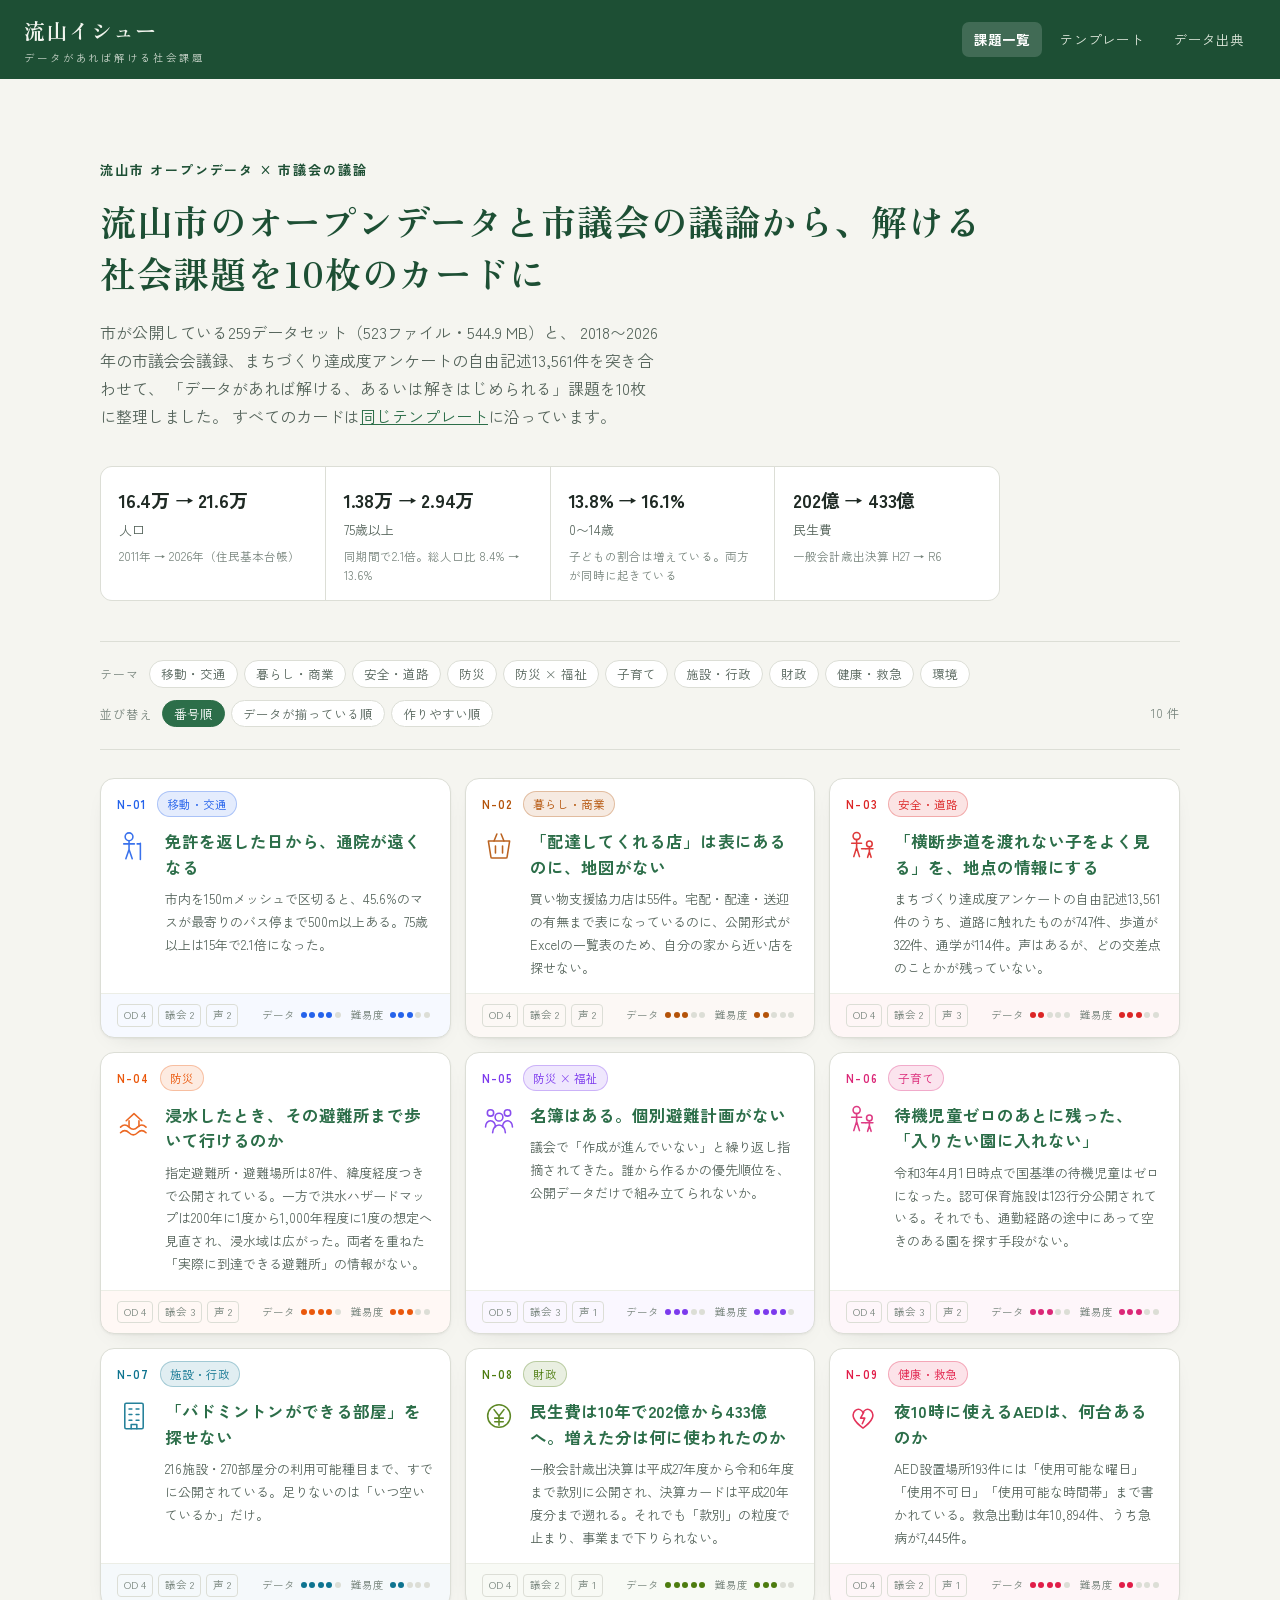
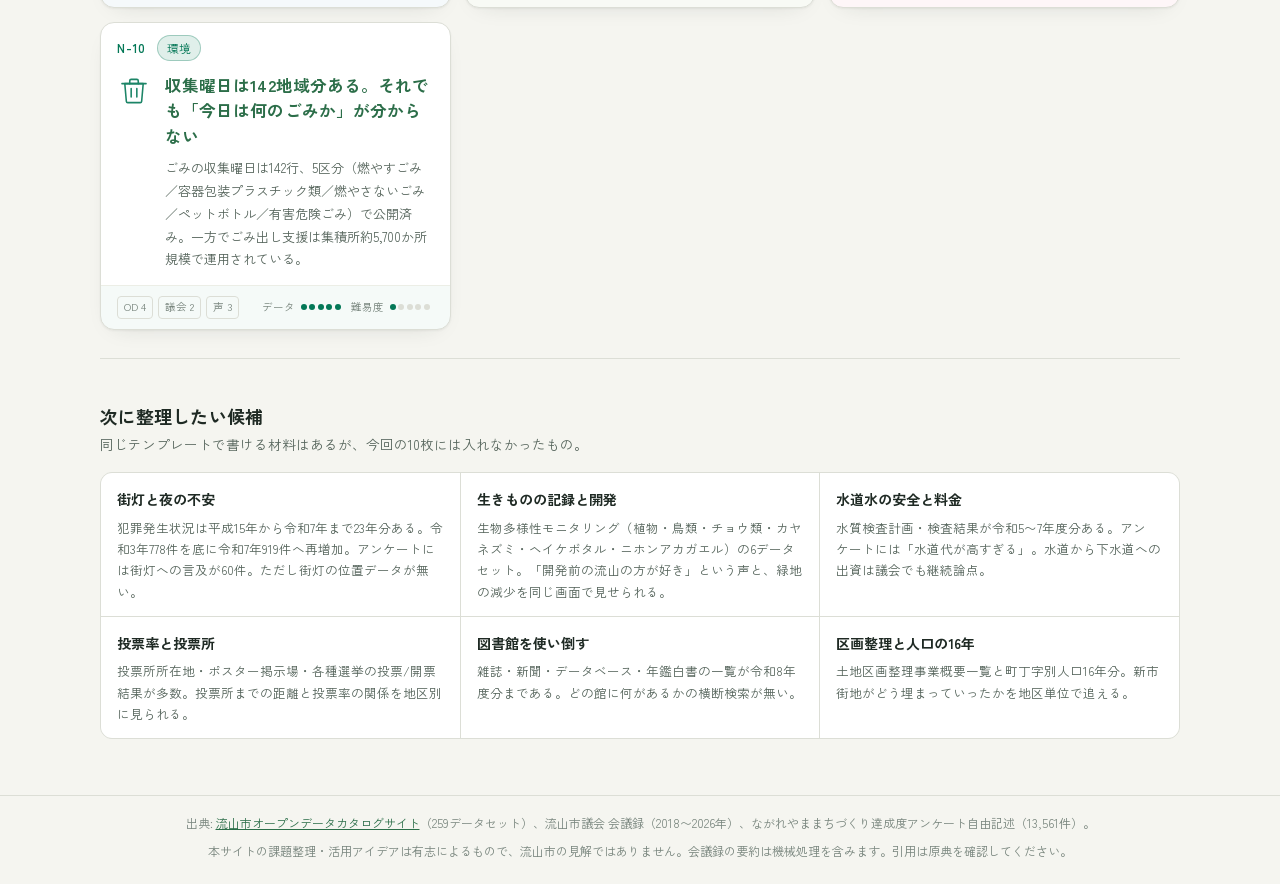
==== commit b89addec: "Match header styling to sibling Nagareyama sites and fix the pain grid gap. Co-authored-by: Cursor <" ====
--- a/docs/index.html
+++ b/docs/index.html
@@ -2,20 +2,23 @@
 <html lang="ja">
 <head>
 <meta charset="utf-8">
-<meta name="viewport" content="width=device-width, initial-scale=1">
+<meta name="viewport" content="width=device-width, initial-scale=1, viewport-fit=cover">
 <title>awesome-nagareyama-issues — 流山市のオープンデータと市議会の議論から、解ける社会課題を10枚のカードに</title>
 <meta name="description" content="流山市のオープンデータと市議会の議論から、解ける社会課題を10枚のカードに">
+<link rel="preconnect" href="https://fonts.googleapis.com">
+<link rel="preconnect" href="https://fonts.gstatic.com" crossorigin>
+<link href="https://fonts.googleapis.com/css2?family=Zen+Kaku+Gothic+New:wght@400;500;700&family=Zen+Old+Mincho:wght@600;700&display=swap" rel="stylesheet">
 <link rel="stylesheet" href="assets/site.css">
 <link rel="icon" href="data:image/svg+xml,%3Csvg xmlns='http://www.w3.org/2000/svg' viewBox='0 0 100 100'%3E%3Ctext y='.9em' font-size='90'%3E%F0%9F%97%BE%3C/text%3E%3C/svg%3E">
 </head>
 <body>
 <svg xmlns="http://www.w3.org/2000/svg" width="0" height="0" style="position:absolute" aria-hidden="true"><defs><symbol id="i-elder" viewBox="0 0 48 48" fill="none" stroke="currentColor" stroke-width="2.2" stroke-linecap="round" stroke-linejoin="round"><circle cx="17" cy="11" r="5.5"/><path d="M17 17v12M9.5 21h15M17 29l-4.5 13M17 29l4.5 13"/><path d="M33 20v23M28.5 21h4.5"/></symbol><symbol id="i-parentchild" viewBox="0 0 48 48" fill="none" stroke="currentColor" stroke-width="2.2" stroke-linecap="round" stroke-linejoin="round"><circle cx="15" cy="10" r="5"/><path d="M15 15v11M8 20h14M15 26l-4 13M15 26l4 13"/><circle cx="33" cy="21" r="4"/><path d="M33 25v7M28 28h10M33 32l-2.5 8M33 32l2.5 8"/><path d="M22 28h6"/></symbol><symbol id="i-people" viewBox="0 0 48 48" fill="none" stroke="currentColor" stroke-width="2.2" stroke-linecap="round" stroke-linejoin="round"><circle cx="12" cy="14" r="4.5"/><path d="M5 34c0-5 3-9 7-9s7 4 7 9"/><circle cx="36" cy="14" r="4.5"/><path d="M29 34c0-5 3-9 7-9s7 4 7 9"/><circle cx="24" cy="20" r="5.5"/><path d="M15 42c0-6 4-11 9-11s9 5 9 11"/></symbol><symbol id="i-bus" viewBox="0 0 48 48" fill="none" stroke="currentColor" stroke-width="2.2" stroke-linecap="round" stroke-linejoin="round"><rect x="6" y="10" width="36" height="23" rx="4"/><path d="M6 21h36M15 15v6M24 15v6M33 15v6"/><circle cx="14" cy="37" r="3.5"/><circle cx="34" cy="37" r="3.5"/></symbol><symbol id="i-busstop" viewBox="0 0 48 48" fill="none" stroke="currentColor" stroke-width="2.2" stroke-linecap="round" stroke-linejoin="round"><rect x="11" y="5" width="26" height="14" rx="3"/><path d="M24 19v25M16 44h16"/><path d="M17 12h14"/></symbol><symbol id="i-basket" viewBox="0 0 48 48" fill="none" stroke="currentColor" stroke-width="2.2" stroke-linecap="round" stroke-linejoin="round"><path d="M9 17h30l-3.5 22a2 2 0 0 1-2 2h-19a2 2 0 0 1-2-2z"/><path d="M17 17l4-10M31 17l-4-10"/><path d="M19 24v10M29 24v10"/></symbol><symbol id="i-shop" viewBox="0 0 48 48" fill="none" stroke="currentColor" stroke-width="2.2" stroke-linecap="round" stroke-linejoin="round"><path d="M7 18h34v21a2 2 0 0 1-2 2H9a2 2 0 0 1-2-2z"/><path d="M6 18l4-9h28l4 9"/><path d="M19 41V28h10v13"/></symbol><symbol id="i-home" viewBox="0 0 48 48" fill="none" stroke="currentColor" stroke-width="2.2" stroke-linecap="round" stroke-linejoin="round"><path d="M7 23L24 9l17 14"/><path d="M12 22v18h24V22"/><path d="M20 40V29h8v11"/></symbol><symbol id="i-building" viewBox="0 0 48 48" fill="none" stroke="currentColor" stroke-width="2.2" stroke-linecap="round" stroke-linejoin="round"><rect x="11" y="6" width="26" height="36" rx="2"/><path d="M17 14h4M27 14h4M17 22h4M27 22h4M17 30h4M27 30h4"/><path d="M20 42v-6h8v6"/></symbol><symbol id="i-school" viewBox="0 0 48 48" fill="none" stroke="currentColor" stroke-width="2.2" stroke-linecap="round" stroke-linejoin="round"><path d="M8 21L24 11l16 10"/><path d="M11 21v20h26V21"/><path d="M24 11V4h8v5h-8"/><path d="M20 41V30h8v11"/></symbol><symbol id="i-hospital" viewBox="0 0 48 48" fill="none" stroke="currentColor" stroke-width="2.2" stroke-linecap="round" stroke-linejoin="round"><rect x="8" y="13" width="32" height="29" rx="3"/><path d="M24 20v15M16.5 27.5h15"/><path d="M17 13V7h14v6"/></symbol><symbol id="i-heart" viewBox="0 0 48 48" fill="none" stroke="currentColor" stroke-width="2.2" stroke-linecap="round" stroke-linejoin="round"><path d="M24 41C10 31 7 22 13 16.5c4.6-4.2 9.7-.8 11 3 1.3-3.8 6.4-7.2 11-3C41 22 38 31 24 41z"/><path d="M25 19l-4.5 8h6l-3.5 8"/></symbol><symbol id="i-flood" viewBox="0 0 48 48" fill="none" stroke="currentColor" stroke-width="2.2" stroke-linecap="round" stroke-linejoin="round"><path d="M13 25l11-10 11 10"/><path d="M17 25v8M31 25v8"/><path d="M5 34c4-4 8-4 12 0s8 4 12 0 8-4 12 0"/><path d="M5 42c4-4 8-4 12 0s8 4 12 0 8-4 12 0"/></symbol><symbol id="i-shelter" viewBox="0 0 48 48" fill="none" stroke="currentColor" stroke-width="2.2" stroke-linecap="round" stroke-linejoin="round"><path d="M8 20L24 8l16 12"/><path d="M12 20v20h24V20"/><path d="M24 40V25"/><path d="M18 31l6-6 6 6"/></symbol><symbol id="i-trash" viewBox="0 0 48 48" fill="none" stroke="currentColor" stroke-width="2.2" stroke-linecap="round" stroke-linejoin="round"><path d="M11 15h26l-2.2 25a2 2 0 0 1-2 1.8H15.2a2 2 0 0 1-2-1.8z"/><path d="M7 15h34"/><path d="M18 15v-4a2 2 0 0 1 2-2h8a2 2 0 0 1 2 2v4"/><path d="M20 22v12M28 22v12"/></symbol><symbol id="i-calendar" viewBox="0 0 48 48" fill="none" stroke="currentColor" stroke-width="2.2" stroke-linecap="round" stroke-linejoin="round"><rect x="7" y="11" width="34" height="31" rx="3"/><path d="M7 21h34M16 6v9M32 6v9"/><circle cx="17" cy="29" r="1.8"/><circle cx="24" cy="29" r="1.8"/><circle cx="31" cy="29" r="1.8"/><circle cx="17" cy="36" r="1.8"/></symbol><symbol id="i-clock" viewBox="0 0 48 48" fill="none" stroke="currentColor" stroke-width="2.2" stroke-linecap="round" stroke-linejoin="round"><circle cx="24" cy="24" r="17"/><path d="M24 12v12l8 6"/></symbol><symbol id="i-map" viewBox="0 0 48 48" fill="none" stroke="currentColor" stroke-width="2.2" stroke-linecap="round" stroke-linejoin="round"><path d="M6 14l12-5 12 5 12-5v25l-12 5-12-5-12 5z"/><path d="M18 9v25M30 14v25"/></symbol><symbol id="i-coin" viewBox="0 0 48 48" fill="none" stroke="currentColor" stroke-width="2.2" stroke-linecap="round" stroke-linejoin="round"><circle cx="24" cy="24" r="16"/><path d="M17 15l7 9 7-9"/><path d="M24 24v13M18 27h12M18 32h12"/></symbol><symbol id="i-doc" viewBox="0 0 48 48" fill="none" stroke="currentColor" stroke-width="2.2" stroke-linecap="round" stroke-linejoin="round"><path d="M12 5h16l9 9v29a2 2 0 0 1-2 2H12a2 2 0 0 1-2-2V7a2 2 0 0 1 2-2z"/><path d="M28 5v10h9"/><path d="M17 24h14M17 31h14M17 38h8"/></symbol><symbol id="i-phone" viewBox="0 0 48 48" fill="none" stroke="currentColor" stroke-width="2.2" stroke-linecap="round" stroke-linejoin="round"><rect x="14" y="4" width="20" height="40" rx="4"/><path d="M20 9h8"/><circle cx="24" cy="38" r="2"/></symbol><symbol id="i-search" viewBox="0 0 48 48" fill="none" stroke="currentColor" stroke-width="2.2" stroke-linecap="round" stroke-linejoin="round"><circle cx="21" cy="21" r="13"/><path d="M30.5 30.5L42 42"/></symbol><symbol id="i-question" viewBox="0 0 48 48" fill="none" stroke="currentColor" stroke-width="2.2" stroke-linecap="round" stroke-linejoin="round"><circle cx="24" cy="24" r="17"/><path d="M19 19a5 5 0 1 1 6.5 4.8c-1 .4-1.5 1.2-1.5 2.2v2"/><circle cx="24" cy="34" r="1.8"/></symbol><symbol id="i-alert" viewBox="0 0 48 48" fill="none" stroke="currentColor" stroke-width="2.2" stroke-linecap="round" stroke-linejoin="round"><path d="M24 7l19 33H5z"/><path d="M24 19v11"/><circle cx="24" cy="35" r="1.8"/></symbol><symbol id="i-wall" viewBox="0 0 48 48" fill="none" stroke="currentColor" stroke-width="2.2" stroke-linecap="round" stroke-linejoin="round"><rect x="6" y="11" width="36" height="26" rx="2"/><path d="M6 20h36M6 28h36"/><path d="M18 11v9M30 11v9M13 20v8M25 20v8M37 20v8M18 28v9M30 28v9"/></symbol><symbol id="i-chart" viewBox="0 0 48 48" fill="none" stroke="currentColor" stroke-width="2.2" stroke-linecap="round" stroke-linejoin="round"><path d="M9 7v33h33"/><rect x="14" y="26" width="6" height="14"/><rect x="24" y="18" width="6" height="22"/><rect x="34" y="11" width="6" height="29"/></symbol><symbol id="i-park" viewBox="0 0 48 48" fill="none" stroke="currentColor" stroke-width="2.2" stroke-linecap="round" stroke-linejoin="round"><path d="M24 42V26"/><circle cx="24" cy="18" r="11"/><path d="M24 30l-7-6M24 33l7-6"/></symbol><symbol id="i-bicycle" viewBox="0 0 48 48" fill="none" stroke="currentColor" stroke-width="2.2" stroke-linecap="round" stroke-linejoin="round"><circle cx="12" cy="33" r="8"/><circle cx="36" cy="33" r="8"/><path d="M12 33l8-14h9M20 19l10 14M27 19h7"/></symbol><symbol id="i-car" viewBox="0 0 48 48" fill="none" stroke="currentColor" stroke-width="2.2" stroke-linecap="round" stroke-linejoin="round"><path d="M9 29l4-11a3 3 0 0 1 3-2h16a3 3 0 0 1 3 2l4 11"/><rect x="6" y="29" width="36" height="9" rx="3"/><circle cx="15" cy="40" r="2.5"/><circle cx="33" cy="40" r="2.5"/></symbol></defs></svg>
-<header class="topbar">
-  <a class="brand" href="index.html"><span class="brand-mark">◆</span> awesome-nagareyama-issues</a>
-  <nav>
-    <a href="index.html">課題一覧</a>
-    <a href="template.html">テンプレート</a>
-    <a href="sources.html">データ出典</a>
+<header class="header">
+  <a class="brand" href="index.html">流山イシュー<small>データがあれば解ける社会課題</small></a>
+  <nav class="nav" aria-label="メインメニュー">
+    <a class="nav-link active" href="index.html">課題一覧</a>
+    <a class="nav-link" href="template.html">テンプレート</a>
+    <a class="nav-link" href="sources.html">データ出典</a>
   </nav>
 </header>
 <main>
--- a/docs/assets/site.css
+++ b/docs/assets/site.css
@@ -1,53 +1,55 @@
 
 :root{
-  --bg:#fbfaf7; --panel:#ffffff; --ink:#1c1a17; --ink2:#55504a; --ink3:#8a837a;
-  --line:#e3ded5; --line2:#efeae2; --accent:#1f6f4a; --code:#f3f0ea;
-  --shadow:0 1px 2px rgba(28,26,23,.05), 0 8px 24px -16px rgba(28,26,23,.22);
+  --ink:#1f2a24; --ink-soft:#55645b; --dim:#78857d;
+  --paper:#f5f5f0; --panel:#ffffff; --line:#dcded6;
+  --green:#2c6e49; --green-deep:#1d4f34; --green-pale:#eef4ea;
+  --font-sans:'Zen Kaku Gothic New','Hiragino Kaku Gothic ProN','Yu Gothic',sans-serif;
+  --font-serif:'Zen Old Mincho','Hiragino Mincho ProN',serif;
+  --bg:var(--paper); --ink2:var(--ink-soft); --ink3:var(--dim);
+  --line2:#eceee6; --accent:var(--green); --code:#eef4ea;
+  --shadow:0 1px 2px rgba(31,42,36,.05), 0 8px 24px -16px rgba(31,42,36,.22);
   --maxw:1120px;
-}
-@media (prefers-color-scheme: dark){
-  :root:not([data-theme="light"]){
-    --bg:#14140f; --panel:#1c1c17; --ink:#eae6dd; --ink2:#b0aa9f; --ink3:#7e786e;
-    --line:#2e2e26; --line2:#26261f; --accent:#5cc08c; --code:#22221b;
-    --shadow:0 1px 2px rgba(0,0,0,.4), 0 8px 24px -16px rgba(0,0,0,.8);
-  }
-}
-:root[data-theme="dark"]{
-  --bg:#14140f; --panel:#1c1c17; --ink:#eae6dd; --ink2:#b0aa9f; --ink3:#7e786e;
-  --line:#2e2e26; --line2:#26261f; --accent:#5cc08c; --code:#22221b;
-  --shadow:0 1px 2px rgba(0,0,0,.4), 0 8px 24px -16px rgba(0,0,0,.8);
 }
 
 *{box-sizing:border-box}
 html{-webkit-text-size-adjust:100%}
 body{
-  margin:0; background:var(--bg); color:var(--ink);
-  font-family:"Hiragino Kaku Gothic ProN","Yu Gothic Medium","Noto Sans JP",system-ui,-apple-system,"Segoe UI",sans-serif;
-  font-size:16px; line-height:1.85; letter-spacing:.01em;
-  font-feature-settings:"palt" 1;
-}
-a{color:inherit}
-main{max-width:var(--maxw); margin:0 auto; padding:0 20px 72px}
+  margin:0; background:var(--paper); color:var(--ink);
+  font-family:var(--font-sans);
+  font-size:15px; line-height:1.75;
+  overflow-wrap:anywhere; word-break:normal; line-break:strict;
+}
+a{color:var(--green)}
+main{max-width:var(--maxw); margin:0 auto; padding:24px 20px 56px}
 h1,h2,h3,h4{line-height:1.45; letter-spacing:.005em}
 
-/* topbar */
-.topbar{
-  position:sticky; top:0; z-index:20; display:flex; gap:20px; align-items:center;
-  justify-content:space-between; flex-wrap:wrap;
-  padding:12px 20px; background:color-mix(in srgb, var(--bg) 88%, transparent);
-  backdrop-filter:blur(10px); border-bottom:1px solid var(--line);
-}
-.brand{font-weight:700; text-decoration:none; letter-spacing:.02em; font-size:15px}
-.brand-mark{color:var(--accent); margin-right:4px}
-.topbar nav{display:flex; gap:18px; font-size:14px}
-.topbar nav a{color:var(--ink2); text-decoration:none; padding:2px 0; border-bottom:1px solid transparent}
-.topbar nav a:hover{color:var(--ink); border-bottom-color:var(--accent)}
+/* header — 流山データアトラス / 流山マップと同じ帯 */
+.header{
+  display:flex; align-items:center; gap:16px 24px; flex-wrap:wrap;
+  padding:12px 24px; padding-top:max(12px, env(safe-area-inset-top));
+  background:var(--green-deep); color:#f2f5ee;
+}
+.brand{
+  font-family:var(--font-serif); font-size:21px; font-weight:700;
+  letter-spacing:.06em; color:#f2f5ee; text-decoration:none; flex:1 1 auto;
+}
+.brand small{
+  display:block; font-family:var(--font-sans); font-size:10.5px; font-weight:400;
+  letter-spacing:.18em; opacity:.78;
+}
+.nav{display:flex; gap:6px}
+.nav-link{
+  color:#dfe8dc; text-decoration:none; padding:6px 12px; border-radius:7px; font-size:13.5px;
+}
+.nav-link:hover{background:rgba(255,255,255,.12)}
+.nav-link.active{background:rgba(255,255,255,.16); color:#fff; font-weight:700}
 
 /* hero */
 .hero{padding:56px 0 32px; max-width:900px}
 .hero.narrow{max-width:760px}
-.kicker{margin:0 0 12px; font-size:13px; letter-spacing:.14em; color:var(--accent); font-weight:700}
-.hero h1{margin:0 0 20px; font-size:clamp(26px,4vw,40px); font-weight:800; letter-spacing:-.01em}
+.kicker{margin:0 0 12px; font-size:13px; letter-spacing:.14em; color:var(--green-deep); font-weight:700}
+.hero h1{margin:0 0 20px; font-size:clamp(26px,4vw,36px); font-weight:700; letter-spacing:.02em;
+  font-family:var(--font-serif); color:var(--green-deep)}
 .lede{margin:0; color:var(--ink2); font-size:16px; max-width:70ch}
 .lede a{color:var(--accent)}
 
@@ -113,7 +115,8 @@
 .crumbs span{margin:0 6px}
 .issue{max-width:900px; margin:0 auto}
 .issue-head{padding:18px 0 30px; border-bottom:1px solid var(--line)}
-.issue-head h1{margin:14px 0 14px; font-size:clamp(24px,3.6vw,34px); font-weight:800; letter-spacing:-.01em}
+.issue-head h1{margin:14px 0 14px; font-size:clamp(22px,3.6vw,32px); font-weight:700; letter-spacing:.02em;
+  font-family:var(--font-serif); color:var(--green-deep)}
 .issue-catch{margin:0; font-size:15.5px; color:var(--ink2); max-width:66ch;
   border-left:3px solid var(--c); padding-left:14px}
 .block{padding:38px 0; border-bottom:1px solid var(--line2)}
@@ -130,11 +133,12 @@
 .persona-ico{color:var(--c); flex:0 0 auto}
 .persona-label{font-weight:700; font-size:14.5px; margin-bottom:4px}
 .persona p{margin:0; font-size:14px; color:var(--ink2)}
-.pain{display:grid; grid-template-columns:repeat(auto-fit,minmax(240px,1fr)); gap:1px; margin:14px 0 0;
-  background:var(--line); border:1px solid var(--line); border-radius:12px; overflow:hidden}
-.pain>div{background:var(--panel); padding:14px 16px}
+.pain{display:grid; grid-template-columns:1fr 1fr; gap:1px; margin:14px 0 0;
+  background:var(--line); border:1px solid var(--line); border-radius:12px; overflow:hidden}
+.pain>div{background:var(--panel); padding:14px 16px; min-width:0}
 .pain dt{font-size:11.5px; letter-spacing:.08em; color:var(--c); font-weight:700; margin-bottom:4px}
 .pain dd{margin:0; font-size:13.5px; color:var(--ink2); line-height:1.8}
+@media(max-width:700px){.pain{grid-template-columns:1fr}}
 
 /* scene svg */
 .scene-wrap{background:var(--panel); border:1px solid var(--line); border-radius:14px; padding:16px; overflow-x:auto}
@@ -235,7 +239,17 @@
 .notes{list-style:disc; padding-left:20px}
 .notes li{margin:6px 0}
 
-.foot{max-width:var(--maxw); margin:0 auto; padding:26px 20px 44px; border-top:1px solid var(--line);
-  color:var(--ink3); font-size:12px; line-height:1.85}
-.foot p{margin:0 0 6px; max-width:90ch}
-.foot a{color:var(--ink2)}
+.foot{
+  border-top:1px solid var(--line);
+  padding:16px 20px calc(16px + env(safe-area-inset-bottom));
+  color:var(--dim); font-size:12px; line-height:1.85; text-align:center;
+}
+.foot p{margin:0 0 6px}
+.foot a{color:var(--green)}
+@media(max-width:700px){
+  .header{padding:10px 14px; padding-top:max(10px, env(safe-area-inset-top)); gap:8px 12px}
+  .brand{font-size:17px; flex-basis:100%}
+  .nav{flex:1 1 auto}
+  .nav-link{padding:6px 10px; font-size:12.5px}
+  main{padding:18px 14px 44px}
+}
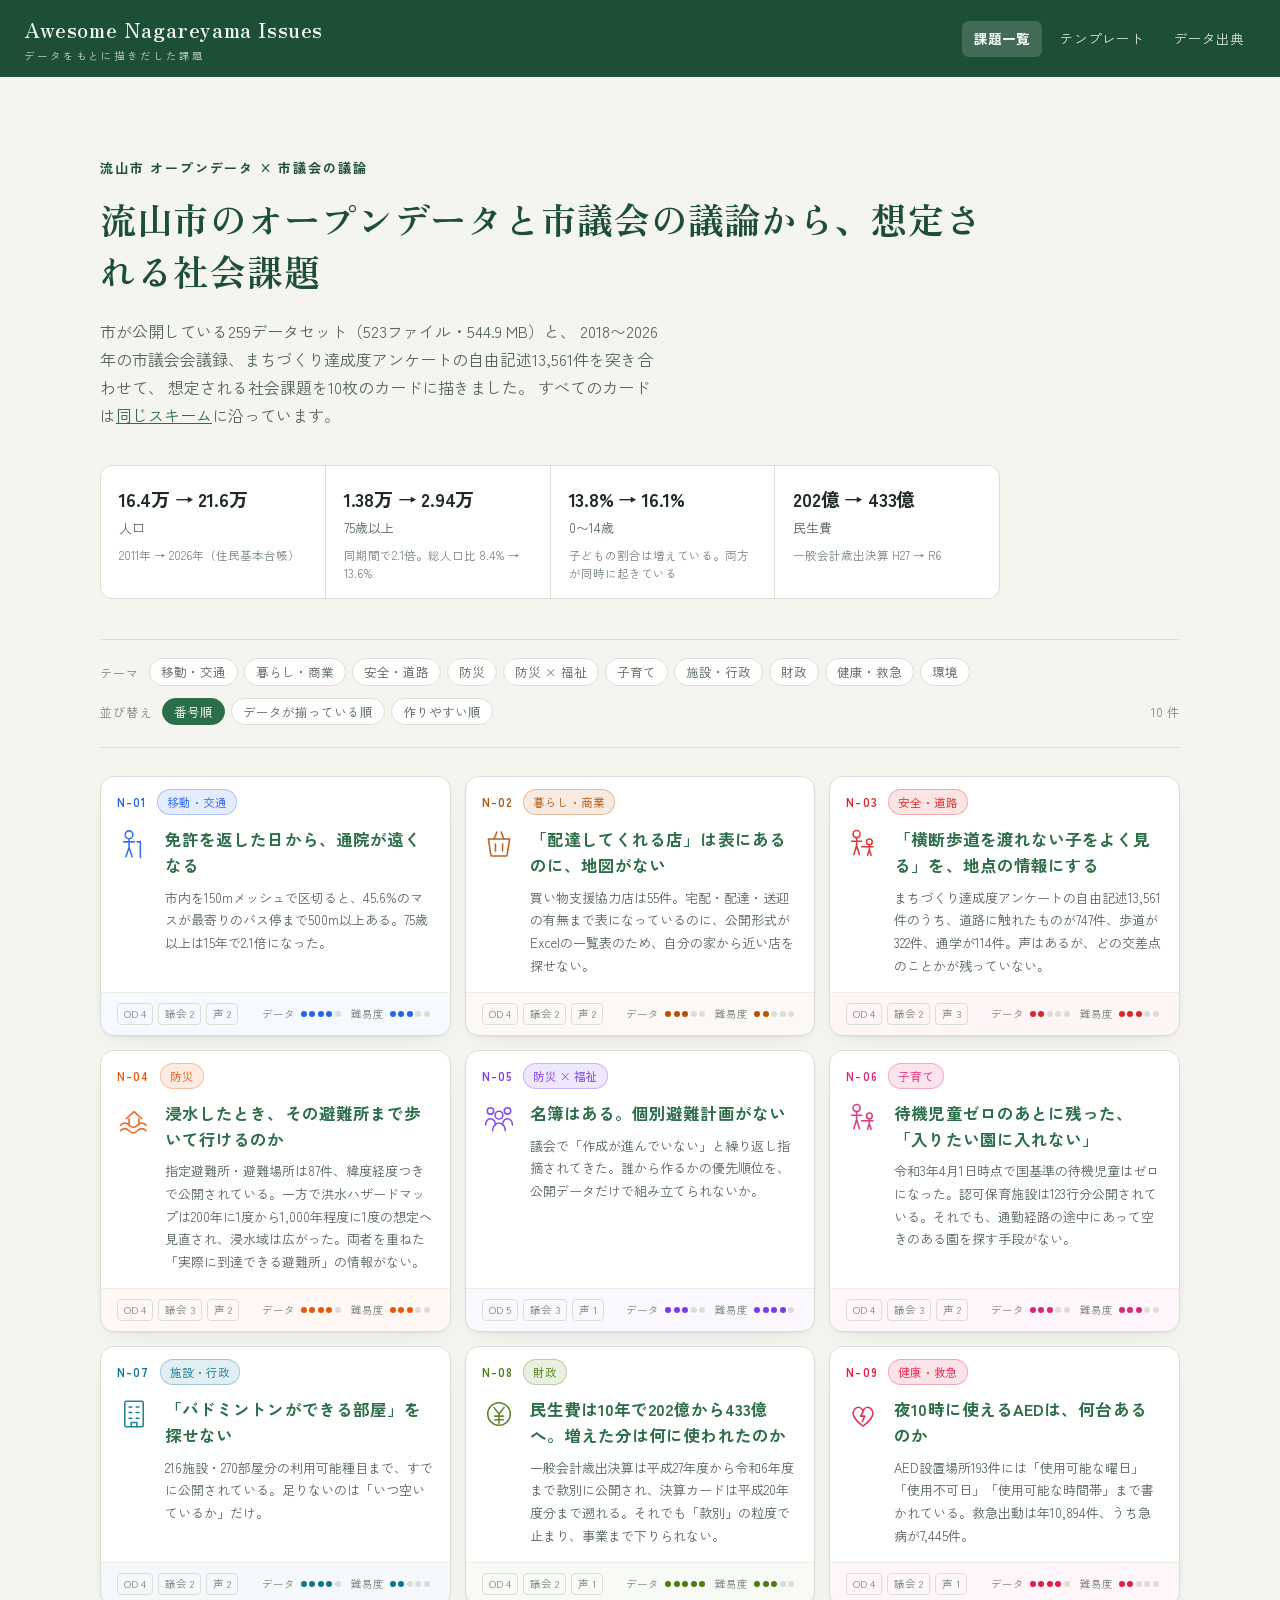
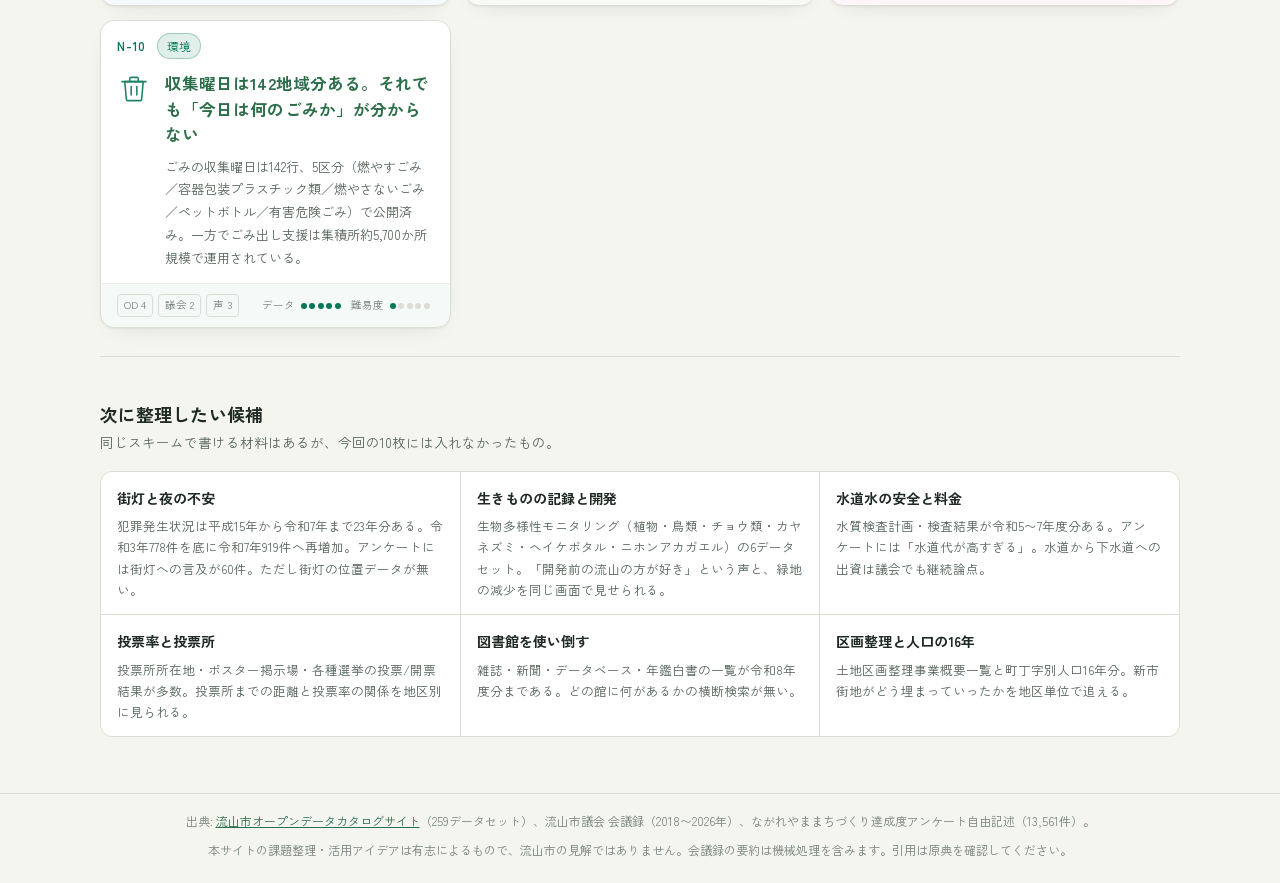
==== commit 87bd7f26: "Reframe the site as issues drawn from data, not problems data can solve. Co-authored-by: Cursor <cur" ====
--- a/docs/index.html
+++ b/docs/index.html
@@ -3,8 +3,8 @@
 <head>
 <meta charset="utf-8">
 <meta name="viewport" content="width=device-width, initial-scale=1, viewport-fit=cover">
-<title>awesome-nagareyama-issues — 流山市のオープンデータと市議会の議論から、解ける社会課題を10枚のカードに</title>
-<meta name="description" content="流山市のオープンデータと市議会の議論から、解ける社会課題を10枚のカードに">
+<title>awesome-nagareyama-issues — 流山市のオープンデータと市議会の議論から、想定される社会課題</title>
+<meta name="description" content="流山市のオープンデータと市議会の議論から、想定される社会課題">
 <link rel="preconnect" href="https://fonts.googleapis.com">
 <link rel="preconnect" href="https://fonts.gstatic.com" crossorigin>
 <link href="https://fonts.googleapis.com/css2?family=Zen+Kaku+Gothic+New:wght@400;500;700&family=Zen+Old+Mincho:wght@600;700&display=swap" rel="stylesheet">
@@ -14,7 +14,7 @@
 <body>
 <svg xmlns="http://www.w3.org/2000/svg" width="0" height="0" style="position:absolute" aria-hidden="true"><defs><symbol id="i-elder" viewBox="0 0 48 48" fill="none" stroke="currentColor" stroke-width="2.2" stroke-linecap="round" stroke-linejoin="round"><circle cx="17" cy="11" r="5.5"/><path d="M17 17v12M9.5 21h15M17 29l-4.5 13M17 29l4.5 13"/><path d="M33 20v23M28.5 21h4.5"/></symbol><symbol id="i-parentchild" viewBox="0 0 48 48" fill="none" stroke="currentColor" stroke-width="2.2" stroke-linecap="round" stroke-linejoin="round"><circle cx="15" cy="10" r="5"/><path d="M15 15v11M8 20h14M15 26l-4 13M15 26l4 13"/><circle cx="33" cy="21" r="4"/><path d="M33 25v7M28 28h10M33 32l-2.5 8M33 32l2.5 8"/><path d="M22 28h6"/></symbol><symbol id="i-people" viewBox="0 0 48 48" fill="none" stroke="currentColor" stroke-width="2.2" stroke-linecap="round" stroke-linejoin="round"><circle cx="12" cy="14" r="4.5"/><path d="M5 34c0-5 3-9 7-9s7 4 7 9"/><circle cx="36" cy="14" r="4.5"/><path d="M29 34c0-5 3-9 7-9s7 4 7 9"/><circle cx="24" cy="20" r="5.5"/><path d="M15 42c0-6 4-11 9-11s9 5 9 11"/></symbol><symbol id="i-bus" viewBox="0 0 48 48" fill="none" stroke="currentColor" stroke-width="2.2" stroke-linecap="round" stroke-linejoin="round"><rect x="6" y="10" width="36" height="23" rx="4"/><path d="M6 21h36M15 15v6M24 15v6M33 15v6"/><circle cx="14" cy="37" r="3.5"/><circle cx="34" cy="37" r="3.5"/></symbol><symbol id="i-busstop" viewBox="0 0 48 48" fill="none" stroke="currentColor" stroke-width="2.2" stroke-linecap="round" stroke-linejoin="round"><rect x="11" y="5" width="26" height="14" rx="3"/><path d="M24 19v25M16 44h16"/><path d="M17 12h14"/></symbol><symbol id="i-basket" viewBox="0 0 48 48" fill="none" stroke="currentColor" stroke-width="2.2" stroke-linecap="round" stroke-linejoin="round"><path d="M9 17h30l-3.5 22a2 2 0 0 1-2 2h-19a2 2 0 0 1-2-2z"/><path d="M17 17l4-10M31 17l-4-10"/><path d="M19 24v10M29 24v10"/></symbol><symbol id="i-shop" viewBox="0 0 48 48" fill="none" stroke="currentColor" stroke-width="2.2" stroke-linecap="round" stroke-linejoin="round"><path d="M7 18h34v21a2 2 0 0 1-2 2H9a2 2 0 0 1-2-2z"/><path d="M6 18l4-9h28l4 9"/><path d="M19 41V28h10v13"/></symbol><symbol id="i-home" viewBox="0 0 48 48" fill="none" stroke="currentColor" stroke-width="2.2" stroke-linecap="round" stroke-linejoin="round"><path d="M7 23L24 9l17 14"/><path d="M12 22v18h24V22"/><path d="M20 40V29h8v11"/></symbol><symbol id="i-building" viewBox="0 0 48 48" fill="none" stroke="currentColor" stroke-width="2.2" stroke-linecap="round" stroke-linejoin="round"><rect x="11" y="6" width="26" height="36" rx="2"/><path d="M17 14h4M27 14h4M17 22h4M27 22h4M17 30h4M27 30h4"/><path d="M20 42v-6h8v6"/></symbol><symbol id="i-school" viewBox="0 0 48 48" fill="none" stroke="currentColor" stroke-width="2.2" stroke-linecap="round" stroke-linejoin="round"><path d="M8 21L24 11l16 10"/><path d="M11 21v20h26V21"/><path d="M24 11V4h8v5h-8"/><path d="M20 41V30h8v11"/></symbol><symbol id="i-hospital" viewBox="0 0 48 48" fill="none" stroke="currentColor" stroke-width="2.2" stroke-linecap="round" stroke-linejoin="round"><rect x="8" y="13" width="32" height="29" rx="3"/><path d="M24 20v15M16.5 27.5h15"/><path d="M17 13V7h14v6"/></symbol><symbol id="i-heart" viewBox="0 0 48 48" fill="none" stroke="currentColor" stroke-width="2.2" stroke-linecap="round" stroke-linejoin="round"><path d="M24 41C10 31 7 22 13 16.5c4.6-4.2 9.7-.8 11 3 1.3-3.8 6.4-7.2 11-3C41 22 38 31 24 41z"/><path d="M25 19l-4.5 8h6l-3.5 8"/></symbol><symbol id="i-flood" viewBox="0 0 48 48" fill="none" stroke="currentColor" stroke-width="2.2" stroke-linecap="round" stroke-linejoin="round"><path d="M13 25l11-10 11 10"/><path d="M17 25v8M31 25v8"/><path d="M5 34c4-4 8-4 12 0s8 4 12 0 8-4 12 0"/><path d="M5 42c4-4 8-4 12 0s8 4 12 0 8-4 12 0"/></symbol><symbol id="i-shelter" viewBox="0 0 48 48" fill="none" stroke="currentColor" stroke-width="2.2" stroke-linecap="round" stroke-linejoin="round"><path d="M8 20L24 8l16 12"/><path d="M12 20v20h24V20"/><path d="M24 40V25"/><path d="M18 31l6-6 6 6"/></symbol><symbol id="i-trash" viewBox="0 0 48 48" fill="none" stroke="currentColor" stroke-width="2.2" stroke-linecap="round" stroke-linejoin="round"><path d="M11 15h26l-2.2 25a2 2 0 0 1-2 1.8H15.2a2 2 0 0 1-2-1.8z"/><path d="M7 15h34"/><path d="M18 15v-4a2 2 0 0 1 2-2h8a2 2 0 0 1 2 2v4"/><path d="M20 22v12M28 22v12"/></symbol><symbol id="i-calendar" viewBox="0 0 48 48" fill="none" stroke="currentColor" stroke-width="2.2" stroke-linecap="round" stroke-linejoin="round"><rect x="7" y="11" width="34" height="31" rx="3"/><path d="M7 21h34M16 6v9M32 6v9"/><circle cx="17" cy="29" r="1.8"/><circle cx="24" cy="29" r="1.8"/><circle cx="31" cy="29" r="1.8"/><circle cx="17" cy="36" r="1.8"/></symbol><symbol id="i-clock" viewBox="0 0 48 48" fill="none" stroke="currentColor" stroke-width="2.2" stroke-linecap="round" stroke-linejoin="round"><circle cx="24" cy="24" r="17"/><path d="M24 12v12l8 6"/></symbol><symbol id="i-map" viewBox="0 0 48 48" fill="none" stroke="currentColor" stroke-width="2.2" stroke-linecap="round" stroke-linejoin="round"><path d="M6 14l12-5 12 5 12-5v25l-12 5-12-5-12 5z"/><path d="M18 9v25M30 14v25"/></symbol><symbol id="i-coin" viewBox="0 0 48 48" fill="none" stroke="currentColor" stroke-width="2.2" stroke-linecap="round" stroke-linejoin="round"><circle cx="24" cy="24" r="16"/><path d="M17 15l7 9 7-9"/><path d="M24 24v13M18 27h12M18 32h12"/></symbol><symbol id="i-doc" viewBox="0 0 48 48" fill="none" stroke="currentColor" stroke-width="2.2" stroke-linecap="round" stroke-linejoin="round"><path d="M12 5h16l9 9v29a2 2 0 0 1-2 2H12a2 2 0 0 1-2-2V7a2 2 0 0 1 2-2z"/><path d="M28 5v10h9"/><path d="M17 24h14M17 31h14M17 38h8"/></symbol><symbol id="i-phone" viewBox="0 0 48 48" fill="none" stroke="currentColor" stroke-width="2.2" stroke-linecap="round" stroke-linejoin="round"><rect x="14" y="4" width="20" height="40" rx="4"/><path d="M20 9h8"/><circle cx="24" cy="38" r="2"/></symbol><symbol id="i-search" viewBox="0 0 48 48" fill="none" stroke="currentColor" stroke-width="2.2" stroke-linecap="round" stroke-linejoin="round"><circle cx="21" cy="21" r="13"/><path d="M30.5 30.5L42 42"/></symbol><symbol id="i-question" viewBox="0 0 48 48" fill="none" stroke="currentColor" stroke-width="2.2" stroke-linecap="round" stroke-linejoin="round"><circle cx="24" cy="24" r="17"/><path d="M19 19a5 5 0 1 1 6.5 4.8c-1 .4-1.5 1.2-1.5 2.2v2"/><circle cx="24" cy="34" r="1.8"/></symbol><symbol id="i-alert" viewBox="0 0 48 48" fill="none" stroke="currentColor" stroke-width="2.2" stroke-linecap="round" stroke-linejoin="round"><path d="M24 7l19 33H5z"/><path d="M24 19v11"/><circle cx="24" cy="35" r="1.8"/></symbol><symbol id="i-wall" viewBox="0 0 48 48" fill="none" stroke="currentColor" stroke-width="2.2" stroke-linecap="round" stroke-linejoin="round"><rect x="6" y="11" width="36" height="26" rx="2"/><path d="M6 20h36M6 28h36"/><path d="M18 11v9M30 11v9M13 20v8M25 20v8M37 20v8M18 28v9M30 28v9"/></symbol><symbol id="i-chart" viewBox="0 0 48 48" fill="none" stroke="currentColor" stroke-width="2.2" stroke-linecap="round" stroke-linejoin="round"><path d="M9 7v33h33"/><rect x="14" y="26" width="6" height="14"/><rect x="24" y="18" width="6" height="22"/><rect x="34" y="11" width="6" height="29"/></symbol><symbol id="i-park" viewBox="0 0 48 48" fill="none" stroke="currentColor" stroke-width="2.2" stroke-linecap="round" stroke-linejoin="round"><path d="M24 42V26"/><circle cx="24" cy="18" r="11"/><path d="M24 30l-7-6M24 33l7-6"/></symbol><symbol id="i-bicycle" viewBox="0 0 48 48" fill="none" stroke="currentColor" stroke-width="2.2" stroke-linecap="round" stroke-linejoin="round"><circle cx="12" cy="33" r="8"/><circle cx="36" cy="33" r="8"/><path d="M12 33l8-14h9M20 19l10 14M27 19h7"/></symbol><symbol id="i-car" viewBox="0 0 48 48" fill="none" stroke="currentColor" stroke-width="2.2" stroke-linecap="round" stroke-linejoin="round"><path d="M9 29l4-11a3 3 0 0 1 3-2h16a3 3 0 0 1 3 2l4 11"/><rect x="6" y="29" width="36" height="9" rx="3"/><circle cx="15" cy="40" r="2.5"/><circle cx="33" cy="40" r="2.5"/></symbol></defs></svg>
 <header class="header">
-  <a class="brand" href="index.html">流山イシュー<small>データがあれば解ける社会課題</small></a>
+  <a class="brand" href="index.html">Awesome Nagareyama Issues<small>データをもとに描きだした課題</small></a>
   <nav class="nav" aria-label="メインメニュー">
     <a class="nav-link active" href="index.html">課題一覧</a>
     <a class="nav-link" href="template.html">テンプレート</a>
@@ -25,12 +25,12 @@
 
 <section class="hero">
   <p class="kicker">流山市 オープンデータ × 市議会の議論</p>
-  <h1>流山市のオープンデータと市議会の議論から、解ける社会課題を10枚のカードに</h1>
+  <h1>流山市のオープンデータと市議会の議論から、想定される社会課題</h1>
   <p class="lede">
     市が公開している259データセット（523ファイル・544.9 MB）と、
     2018〜2026年の市議会会議録、まちづくり達成度アンケートの自由記述13,561件を突き合わせて、
-    「データがあれば解ける、あるいは解きはじめられる」課題を10枚に整理しました。
-    すべてのカードは<a href="template.html">同じテンプレート</a>に沿っています。
+    想定される社会課題を10枚のカードに描きました。
+    すべてのカードは<a href="template.html">同じスキーム</a>に沿っています。
   </p>
   <div class="stats"><div class="stat"><div class="stat-v">16.4万 → 21.6万</div><div class="stat-l">人口</div><div class="stat-n">2011年 → 2026年（住民基本台帳）</div></div><div class="stat"><div class="stat-v">1.38万 → 2.94万</div><div class="stat-l">75歳以上</div><div class="stat-n">同期間で2.1倍。総人口比 8.4% → 13.6%</div></div><div class="stat"><div class="stat-v">13.8% → 16.1%</div><div class="stat-l">0〜14歳</div><div class="stat-n">子どもの割合は増えている。両方が同時に起きている</div></div><div class="stat"><div class="stat-v">202億 → 433億</div><div class="stat-l">民生費</div><div class="stat-n">一般会計歳出決算 H27 → R6</div></div></div>
 </section>
@@ -295,7 +295,7 @@
 
 <section class="backlog">
   <h2>次に整理したい候補</h2>
-  <p class="sub">同じテンプレートで書ける材料はあるが、今回の10枚には入れなかったもの。</p>
+  <p class="sub">同じスキームで書ける材料はあるが、今回の10枚には入れなかったもの。</p>
   <ul class="backlog-list"><li><strong>街灯と夜の不安</strong><span>犯罪発生状況は平成15年から令和7年まで23年分ある。令和3年778件を底に令和7年919件へ再増加。アンケートには街灯への言及が60件。ただし街灯の位置データが無い。</span></li><li><strong>生きものの記録と開発</strong><span>生物多様性モニタリング（植物・鳥類・チョウ類・カヤネズミ・ヘイケボタル・ニホンアカガエル）の6データセット。「開発前の流山の方が好き」という声と、緑地の減少を同じ画面で見せられる。</span></li><li><strong>水道水の安全と料金</strong><span>水質検査計画・検査結果が令和5〜7年度分ある。アンケートには「水道代が高すぎる」。水道から下水道への出資は議会でも継続論点。</span></li><li><strong>投票率と投票所</strong><span>投票所所在地・ポスター掲示場・各種選挙の投票/開票結果が多数。投票所までの距離と投票率の関係を地区別に見られる。</span></li><li><strong>図書館を使い倒す</strong><span>雑誌・新聞・データベース・年鑑白書の一覧が令和8年度分まである。どの館に何があるかの横断検索が無い。</span></li><li><strong>区画整理と人口の16年</strong><span>土地区画整理事業概要一覧と町丁字別人口16年分。新市街地がどう埋まっていったかを地区単位で追える。</span></li></ul>
 </section>
 
--- a/docs/assets/site.css
+++ b/docs/assets/site.css
@@ -30,8 +30,8 @@
   background:var(--green-deep); color:#f2f5ee;
 }
 .brand{
-  font-family:var(--font-serif); font-size:21px; font-weight:700;
-  letter-spacing:.06em; color:#f2f5ee; text-decoration:none; flex:1 1 auto;
+  font-family:var(--font-serif); font-size:clamp(16px,2.2vw,20px); font-weight:700;
+  letter-spacing:.03em; color:#f2f5ee; text-decoration:none; flex:1 1 auto;
 }
 .brand small{
   display:block; font-family:var(--font-sans); font-size:10.5px; font-weight:400;
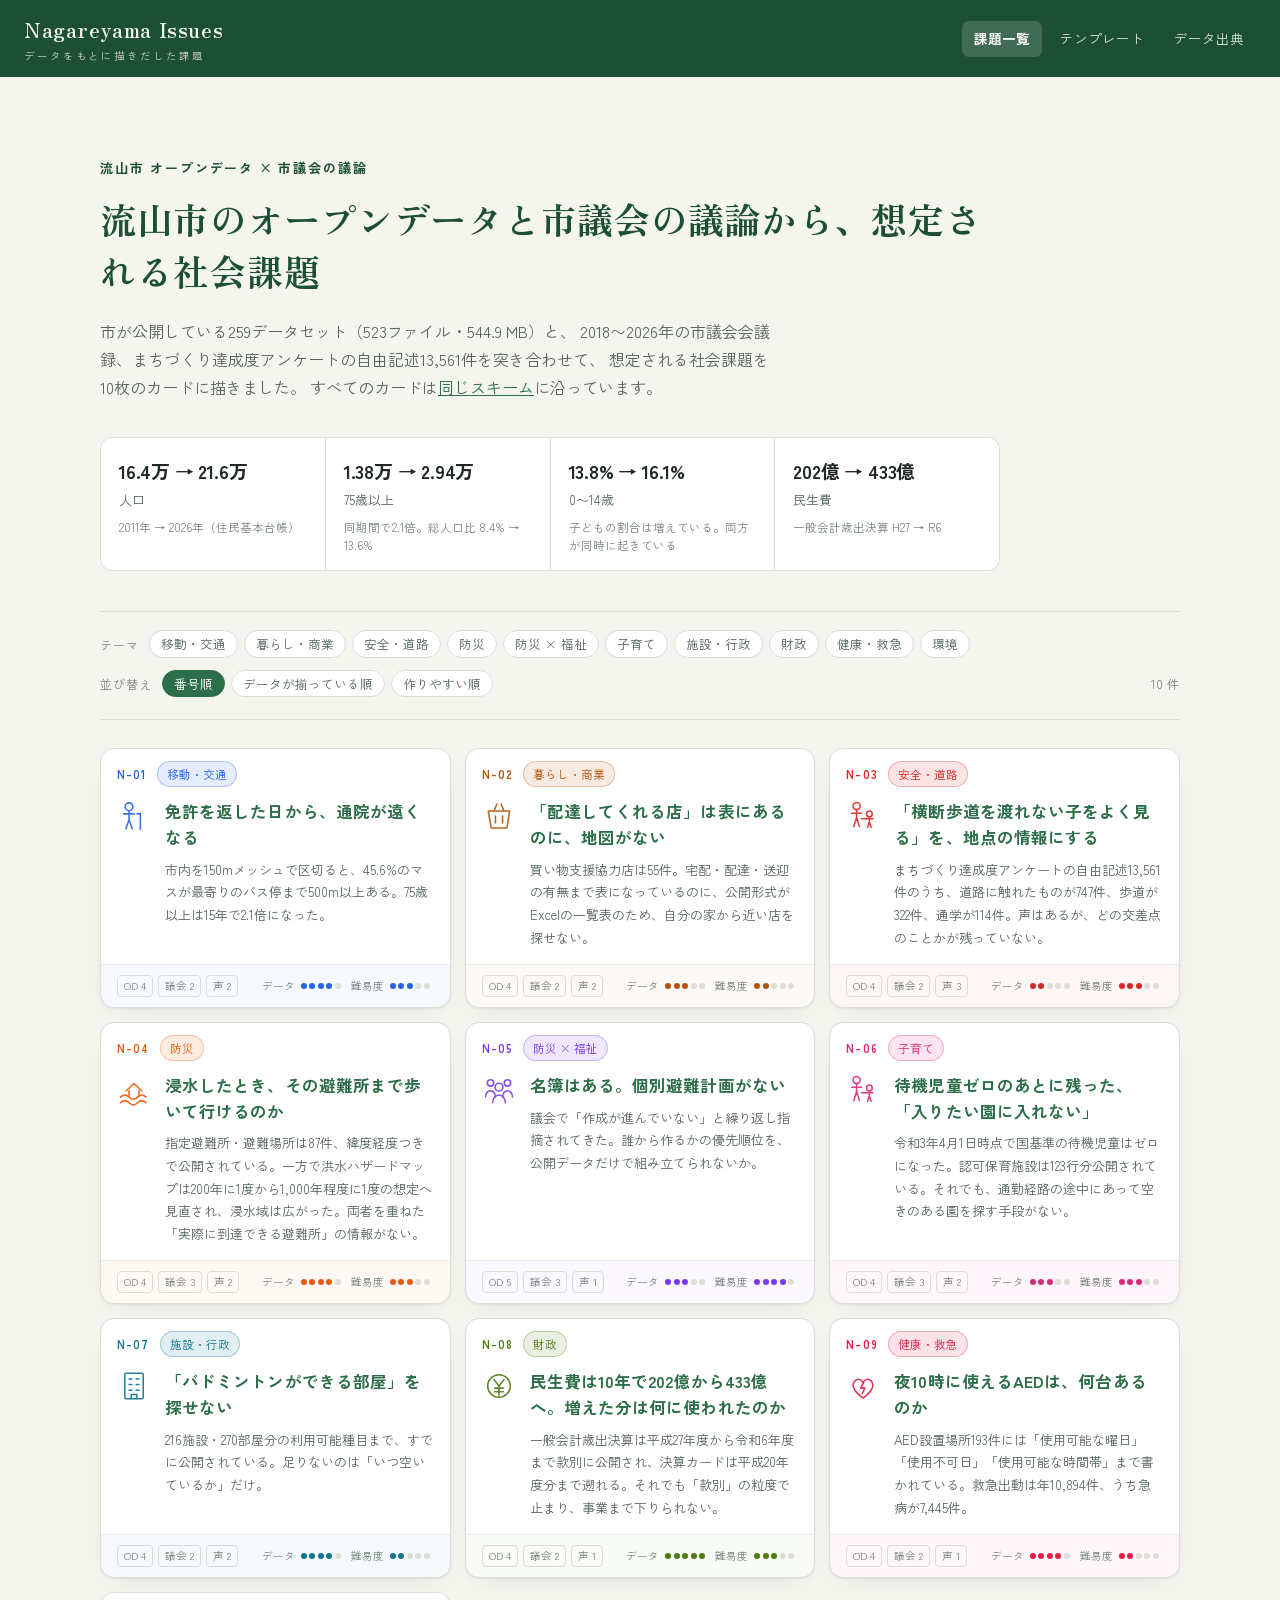
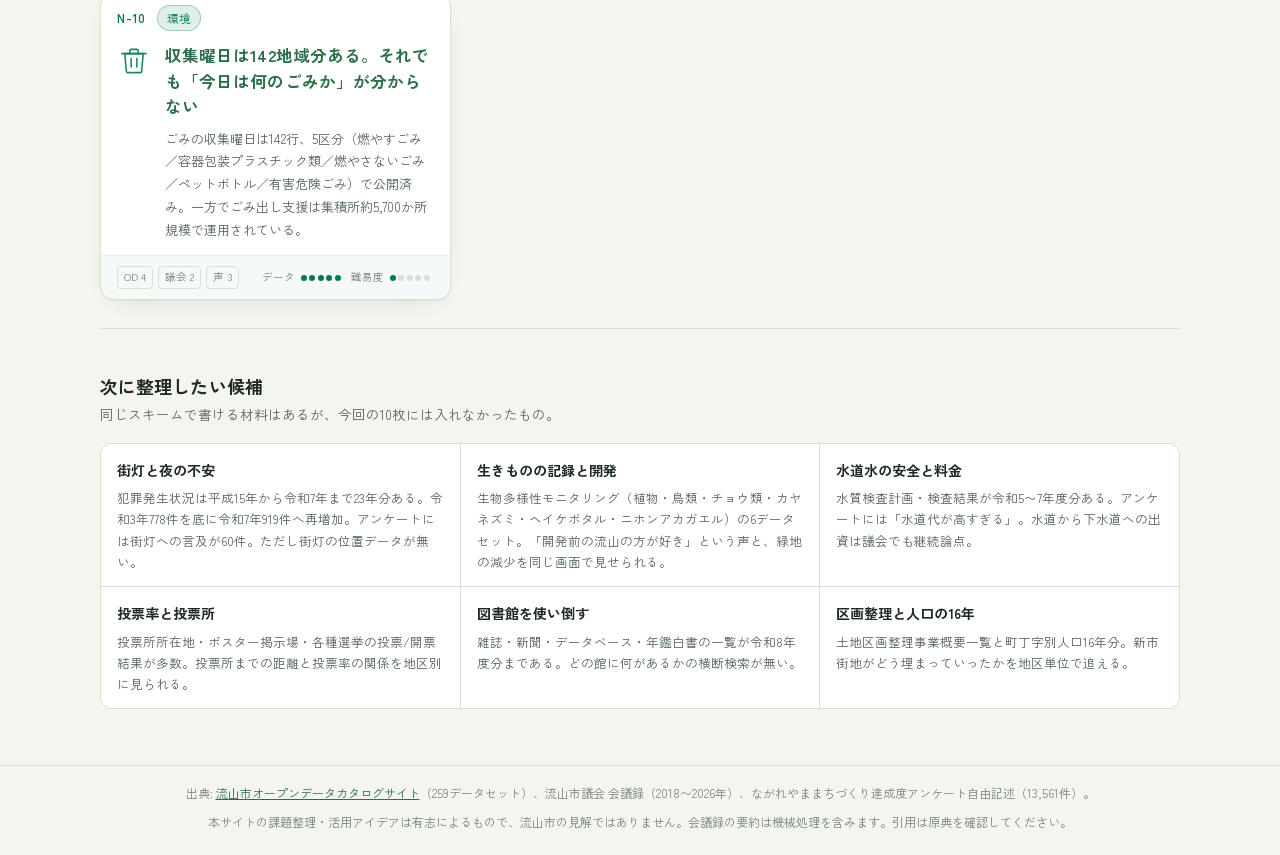
==== commit 908341ca: "Drop Awesome from the site title and align the repo name. Co-authored-by: Cursor <cursoragent@cursor" ====
--- a/docs/index.html
+++ b/docs/index.html
@@ -3,7 +3,7 @@
 <head>
 <meta charset="utf-8">
 <meta name="viewport" content="width=device-width, initial-scale=1, viewport-fit=cover">
-<title>awesome-nagareyama-issues — 流山市のオープンデータと市議会の議論から、想定される社会課題</title>
+<title>Nagareyama Issues — 流山市のオープンデータと市議会の議論から、想定される社会課題</title>
 <meta name="description" content="流山市のオープンデータと市議会の議論から、想定される社会課題">
 <link rel="preconnect" href="https://fonts.googleapis.com">
 <link rel="preconnect" href="https://fonts.gstatic.com" crossorigin>
@@ -14,7 +14,7 @@
 <body>
 <svg xmlns="http://www.w3.org/2000/svg" width="0" height="0" style="position:absolute" aria-hidden="true"><defs><symbol id="i-elder" viewBox="0 0 48 48" fill="none" stroke="currentColor" stroke-width="2.2" stroke-linecap="round" stroke-linejoin="round"><circle cx="17" cy="11" r="5.5"/><path d="M17 17v12M9.5 21h15M17 29l-4.5 13M17 29l4.5 13"/><path d="M33 20v23M28.5 21h4.5"/></symbol><symbol id="i-parentchild" viewBox="0 0 48 48" fill="none" stroke="currentColor" stroke-width="2.2" stroke-linecap="round" stroke-linejoin="round"><circle cx="15" cy="10" r="5"/><path d="M15 15v11M8 20h14M15 26l-4 13M15 26l4 13"/><circle cx="33" cy="21" r="4"/><path d="M33 25v7M28 28h10M33 32l-2.5 8M33 32l2.5 8"/><path d="M22 28h6"/></symbol><symbol id="i-people" viewBox="0 0 48 48" fill="none" stroke="currentColor" stroke-width="2.2" stroke-linecap="round" stroke-linejoin="round"><circle cx="12" cy="14" r="4.5"/><path d="M5 34c0-5 3-9 7-9s7 4 7 9"/><circle cx="36" cy="14" r="4.5"/><path d="M29 34c0-5 3-9 7-9s7 4 7 9"/><circle cx="24" cy="20" r="5.5"/><path d="M15 42c0-6 4-11 9-11s9 5 9 11"/></symbol><symbol id="i-bus" viewBox="0 0 48 48" fill="none" stroke="currentColor" stroke-width="2.2" stroke-linecap="round" stroke-linejoin="round"><rect x="6" y="10" width="36" height="23" rx="4"/><path d="M6 21h36M15 15v6M24 15v6M33 15v6"/><circle cx="14" cy="37" r="3.5"/><circle cx="34" cy="37" r="3.5"/></symbol><symbol id="i-busstop" viewBox="0 0 48 48" fill="none" stroke="currentColor" stroke-width="2.2" stroke-linecap="round" stroke-linejoin="round"><rect x="11" y="5" width="26" height="14" rx="3"/><path d="M24 19v25M16 44h16"/><path d="M17 12h14"/></symbol><symbol id="i-basket" viewBox="0 0 48 48" fill="none" stroke="currentColor" stroke-width="2.2" stroke-linecap="round" stroke-linejoin="round"><path d="M9 17h30l-3.5 22a2 2 0 0 1-2 2h-19a2 2 0 0 1-2-2z"/><path d="M17 17l4-10M31 17l-4-10"/><path d="M19 24v10M29 24v10"/></symbol><symbol id="i-shop" viewBox="0 0 48 48" fill="none" stroke="currentColor" stroke-width="2.2" stroke-linecap="round" stroke-linejoin="round"><path d="M7 18h34v21a2 2 0 0 1-2 2H9a2 2 0 0 1-2-2z"/><path d="M6 18l4-9h28l4 9"/><path d="M19 41V28h10v13"/></symbol><symbol id="i-home" viewBox="0 0 48 48" fill="none" stroke="currentColor" stroke-width="2.2" stroke-linecap="round" stroke-linejoin="round"><path d="M7 23L24 9l17 14"/><path d="M12 22v18h24V22"/><path d="M20 40V29h8v11"/></symbol><symbol id="i-building" viewBox="0 0 48 48" fill="none" stroke="currentColor" stroke-width="2.2" stroke-linecap="round" stroke-linejoin="round"><rect x="11" y="6" width="26" height="36" rx="2"/><path d="M17 14h4M27 14h4M17 22h4M27 22h4M17 30h4M27 30h4"/><path d="M20 42v-6h8v6"/></symbol><symbol id="i-school" viewBox="0 0 48 48" fill="none" stroke="currentColor" stroke-width="2.2" stroke-linecap="round" stroke-linejoin="round"><path d="M8 21L24 11l16 10"/><path d="M11 21v20h26V21"/><path d="M24 11V4h8v5h-8"/><path d="M20 41V30h8v11"/></symbol><symbol id="i-hospital" viewBox="0 0 48 48" fill="none" stroke="currentColor" stroke-width="2.2" stroke-linecap="round" stroke-linejoin="round"><rect x="8" y="13" width="32" height="29" rx="3"/><path d="M24 20v15M16.5 27.5h15"/><path d="M17 13V7h14v6"/></symbol><symbol id="i-heart" viewBox="0 0 48 48" fill="none" stroke="currentColor" stroke-width="2.2" stroke-linecap="round" stroke-linejoin="round"><path d="M24 41C10 31 7 22 13 16.5c4.6-4.2 9.7-.8 11 3 1.3-3.8 6.4-7.2 11-3C41 22 38 31 24 41z"/><path d="M25 19l-4.5 8h6l-3.5 8"/></symbol><symbol id="i-flood" viewBox="0 0 48 48" fill="none" stroke="currentColor" stroke-width="2.2" stroke-linecap="round" stroke-linejoin="round"><path d="M13 25l11-10 11 10"/><path d="M17 25v8M31 25v8"/><path d="M5 34c4-4 8-4 12 0s8 4 12 0 8-4 12 0"/><path d="M5 42c4-4 8-4 12 0s8 4 12 0 8-4 12 0"/></symbol><symbol id="i-shelter" viewBox="0 0 48 48" fill="none" stroke="currentColor" stroke-width="2.2" stroke-linecap="round" stroke-linejoin="round"><path d="M8 20L24 8l16 12"/><path d="M12 20v20h24V20"/><path d="M24 40V25"/><path d="M18 31l6-6 6 6"/></symbol><symbol id="i-trash" viewBox="0 0 48 48" fill="none" stroke="currentColor" stroke-width="2.2" stroke-linecap="round" stroke-linejoin="round"><path d="M11 15h26l-2.2 25a2 2 0 0 1-2 1.8H15.2a2 2 0 0 1-2-1.8z"/><path d="M7 15h34"/><path d="M18 15v-4a2 2 0 0 1 2-2h8a2 2 0 0 1 2 2v4"/><path d="M20 22v12M28 22v12"/></symbol><symbol id="i-calendar" viewBox="0 0 48 48" fill="none" stroke="currentColor" stroke-width="2.2" stroke-linecap="round" stroke-linejoin="round"><rect x="7" y="11" width="34" height="31" rx="3"/><path d="M7 21h34M16 6v9M32 6v9"/><circle cx="17" cy="29" r="1.8"/><circle cx="24" cy="29" r="1.8"/><circle cx="31" cy="29" r="1.8"/><circle cx="17" cy="36" r="1.8"/></symbol><symbol id="i-clock" viewBox="0 0 48 48" fill="none" stroke="currentColor" stroke-width="2.2" stroke-linecap="round" stroke-linejoin="round"><circle cx="24" cy="24" r="17"/><path d="M24 12v12l8 6"/></symbol><symbol id="i-map" viewBox="0 0 48 48" fill="none" stroke="currentColor" stroke-width="2.2" stroke-linecap="round" stroke-linejoin="round"><path d="M6 14l12-5 12 5 12-5v25l-12 5-12-5-12 5z"/><path d="M18 9v25M30 14v25"/></symbol><symbol id="i-coin" viewBox="0 0 48 48" fill="none" stroke="currentColor" stroke-width="2.2" stroke-linecap="round" stroke-linejoin="round"><circle cx="24" cy="24" r="16"/><path d="M17 15l7 9 7-9"/><path d="M24 24v13M18 27h12M18 32h12"/></symbol><symbol id="i-doc" viewBox="0 0 48 48" fill="none" stroke="currentColor" stroke-width="2.2" stroke-linecap="round" stroke-linejoin="round"><path d="M12 5h16l9 9v29a2 2 0 0 1-2 2H12a2 2 0 0 1-2-2V7a2 2 0 0 1 2-2z"/><path d="M28 5v10h9"/><path d="M17 24h14M17 31h14M17 38h8"/></symbol><symbol id="i-phone" viewBox="0 0 48 48" fill="none" stroke="currentColor" stroke-width="2.2" stroke-linecap="round" stroke-linejoin="round"><rect x="14" y="4" width="20" height="40" rx="4"/><path d="M20 9h8"/><circle cx="24" cy="38" r="2"/></symbol><symbol id="i-search" viewBox="0 0 48 48" fill="none" stroke="currentColor" stroke-width="2.2" stroke-linecap="round" stroke-linejoin="round"><circle cx="21" cy="21" r="13"/><path d="M30.5 30.5L42 42"/></symbol><symbol id="i-question" viewBox="0 0 48 48" fill="none" stroke="currentColor" stroke-width="2.2" stroke-linecap="round" stroke-linejoin="round"><circle cx="24" cy="24" r="17"/><path d="M19 19a5 5 0 1 1 6.5 4.8c-1 .4-1.5 1.2-1.5 2.2v2"/><circle cx="24" cy="34" r="1.8"/></symbol><symbol id="i-alert" viewBox="0 0 48 48" fill="none" stroke="currentColor" stroke-width="2.2" stroke-linecap="round" stroke-linejoin="round"><path d="M24 7l19 33H5z"/><path d="M24 19v11"/><circle cx="24" cy="35" r="1.8"/></symbol><symbol id="i-wall" viewBox="0 0 48 48" fill="none" stroke="currentColor" stroke-width="2.2" stroke-linecap="round" stroke-linejoin="round"><rect x="6" y="11" width="36" height="26" rx="2"/><path d="M6 20h36M6 28h36"/><path d="M18 11v9M30 11v9M13 20v8M25 20v8M37 20v8M18 28v9M30 28v9"/></symbol><symbol id="i-chart" viewBox="0 0 48 48" fill="none" stroke="currentColor" stroke-width="2.2" stroke-linecap="round" stroke-linejoin="round"><path d="M9 7v33h33"/><rect x="14" y="26" width="6" height="14"/><rect x="24" y="18" width="6" height="22"/><rect x="34" y="11" width="6" height="29"/></symbol><symbol id="i-park" viewBox="0 0 48 48" fill="none" stroke="currentColor" stroke-width="2.2" stroke-linecap="round" stroke-linejoin="round"><path d="M24 42V26"/><circle cx="24" cy="18" r="11"/><path d="M24 30l-7-6M24 33l7-6"/></symbol><symbol id="i-bicycle" viewBox="0 0 48 48" fill="none" stroke="currentColor" stroke-width="2.2" stroke-linecap="round" stroke-linejoin="round"><circle cx="12" cy="33" r="8"/><circle cx="36" cy="33" r="8"/><path d="M12 33l8-14h9M20 19l10 14M27 19h7"/></symbol><symbol id="i-car" viewBox="0 0 48 48" fill="none" stroke="currentColor" stroke-width="2.2" stroke-linecap="round" stroke-linejoin="round"><path d="M9 29l4-11a3 3 0 0 1 3-2h16a3 3 0 0 1 3 2l4 11"/><rect x="6" y="29" width="36" height="9" rx="3"/><circle cx="15" cy="40" r="2.5"/><circle cx="33" cy="40" r="2.5"/></symbol></defs></svg>
 <header class="header">
-  <a class="brand" href="index.html">Awesome Nagareyama Issues<small>データをもとに描きだした課題</small></a>
+  <a class="brand" href="index.html">Nagareyama Issues<small>データをもとに描きだした課題</small></a>
   <nav class="nav" aria-label="メインメニュー">
     <a class="nav-link active" href="index.html">課題一覧</a>
     <a class="nav-link" href="template.html">テンプレート</a>
--- a/docs/assets/site.css
+++ b/docs/assets/site.css
@@ -17,7 +17,7 @@
   margin:0; background:var(--paper); color:var(--ink);
   font-family:var(--font-sans);
   font-size:15px; line-height:1.75;
-  overflow-wrap:anywhere; word-break:normal; line-break:strict;
+  overflow-wrap:break-word; word-break:normal; line-break:auto;
 }
 a{color:var(--green)}
 main{max-width:var(--maxw); margin:0 auto; padding:24px 20px 56px}
@@ -32,6 +32,7 @@
 .brand{
   font-family:var(--font-serif); font-size:clamp(16px,2.2vw,20px); font-weight:700;
   letter-spacing:.03em; color:#f2f5ee; text-decoration:none; flex:1 1 auto;
+  min-width:0; overflow-wrap:normal; word-break:keep-all;
 }
 .brand small{
   display:block; font-family:var(--font-sans); font-size:10.5px; font-weight:400;
@@ -50,10 +51,10 @@
 .kicker{margin:0 0 12px; font-size:13px; letter-spacing:.14em; color:var(--green-deep); font-weight:700}
 .hero h1{margin:0 0 20px; font-size:clamp(26px,4vw,36px); font-weight:700; letter-spacing:.02em;
   font-family:var(--font-serif); color:var(--green-deep)}
-.lede{margin:0; color:var(--ink2); font-size:16px; max-width:70ch}
+.lede{margin:0; color:var(--ink2); font-size:16px; max-width:42em}
 .lede a{color:var(--accent)}
 
-.stats{display:grid; grid-template-columns:repeat(auto-fit,minmax(180px,1fr)); gap:1px; margin-top:36px;
+.stats{display:grid; grid-template-columns:repeat(auto-fit,minmax(min(180px,100%),1fr)); gap:1px; margin-top:36px;
   background:var(--line); border:1px solid var(--line); border-radius:12px; overflow:hidden}
 .stat{background:var(--panel); padding:16px 18px}
 .stat-v{font-size:19px; font-weight:700; letter-spacing:-.01em}
@@ -73,7 +74,7 @@
 .filter-count{margin:0 0 0 auto; font-size:12.5px; color:var(--ink3)}
 
 /* grid */
-.grid{display:grid; grid-template-columns:repeat(auto-fill,minmax(330px,1fr)); gap:14px; padding:28px 0}
+.grid{display:grid; grid-template-columns:repeat(auto-fill,minmax(min(330px,100%),1fr)); gap:14px; padding:28px 0}
 .card{display:flex; flex-direction:column; background:var(--panel); border:1px solid var(--line);
   border-radius:14px; text-decoration:none; overflow:hidden; box-shadow:var(--shadow);
   transition:transform .14s ease, border-color .14s ease}
@@ -102,7 +103,7 @@
 .backlog h2{font-size:18px; margin:24px 0 4px}
 .sub{color:var(--ink2); font-size:13.5px; margin:0 0 16px; max-width:76ch}
 .sub a{color:var(--accent)}
-.backlog-list{list-style:none; padding:0; margin:0; display:grid; grid-template-columns:repeat(auto-fill,minmax(300px,1fr)); gap:1px;
+.backlog-list{list-style:none; padding:0; margin:0; display:grid; grid-template-columns:repeat(auto-fill,minmax(min(300px,100%),1fr)); gap:1px;
   background:var(--line); border:1px solid var(--line); border-radius:12px; overflow:hidden}
 .backlog-list li{background:var(--panel); padding:14px 16px; display:flex; flex-direction:column; gap:5px}
 .backlog-list strong{font-size:14px}
@@ -117,7 +118,7 @@
 .issue-head{padding:18px 0 30px; border-bottom:1px solid var(--line)}
 .issue-head h1{margin:14px 0 14px; font-size:clamp(22px,3.6vw,32px); font-weight:700; letter-spacing:.02em;
   font-family:var(--font-serif); color:var(--green-deep)}
-.issue-catch{margin:0; font-size:15.5px; color:var(--ink2); max-width:66ch;
+.issue-catch{margin:0; font-size:15.5px; color:var(--ink2); max-width:40em;
   border-left:3px solid var(--c); padding-left:14px}
 .block{padding:38px 0; border-bottom:1px solid var(--line2)}
 .block:last-of-type{border-bottom:none}
@@ -141,7 +142,7 @@
 @media(max-width:700px){.pain{grid-template-columns:1fr}}
 
 /* scene svg */
-.scene-wrap{background:var(--panel); border:1px solid var(--line); border-radius:14px; padding:16px; overflow-x:auto}
+.scene-wrap{background:var(--panel); border:1px solid var(--line); border-radius:14px; padding:16px; overflow-x:auto; -webkit-overflow-scrolling:touch}
 .scene{width:100%; min-width:640px; height:auto; display:block}
 .scene{--sc:var(--c,var(--accent))}
 .scene .pnl-bg{fill:color-mix(in srgb, var(--sc) 5%, var(--panel)); stroke:var(--line)}
@@ -164,7 +165,7 @@
 .story-k{display:block; font-size:11px; letter-spacing:.09em; color:var(--c); font-weight:700; margin-bottom:3px}
 
 /* evidence */
-.evidence{display:grid; grid-template-columns:repeat(auto-fit,minmax(280px,1fr)); gap:18px}
+.evidence{display:grid; grid-template-columns:repeat(auto-fit,minmax(min(280px,100%),1fr)); gap:18px}
 .ev-col h3{display:flex; align-items:center; gap:8px; margin:0 0 10px; font-size:13.5px; font-weight:700; color:var(--ink2)}
 .ev-tag{font-size:10.5px; padding:2px 8px; border-radius:999px; color:#fff; letter-spacing:.04em}
 .t-od{background:#0e7490}.t-council{background:#7c3aed}.t-voice{background:#b45309}
@@ -228,7 +229,7 @@
 .iconset{display:flex; flex-wrap:wrap; gap:6px; margin-top:18px}
 .ic{display:inline-flex; align-items:center; gap:6px; border:1px solid var(--line); border-radius:8px;
   padding:5px 9px; background:var(--panel); color:var(--accent)}
-.ic code{background:none; color:var(--ink3); font-size:11px; padding:0}
+.ic .lbl{color:var(--ink3); font-size:11.5px; padding:0; white-space:nowrap}
 .usedlist{list-style:none; margin:0; padding:0; display:flex; flex-direction:column; gap:1px;
   background:var(--line); border:1px solid var(--line); border-radius:12px; overflow:hidden}
 .usedlist li{background:var(--panel); padding:10px 14px; display:flex; align-items:center; gap:8px; flex-wrap:wrap; font-size:13px}
@@ -248,8 +249,22 @@
 .foot a{color:var(--green)}
 @media(max-width:700px){
   .header{padding:10px 14px; padding-top:max(10px, env(safe-area-inset-top)); gap:8px 12px}
-  .brand{font-size:17px; flex-basis:100%}
-  .nav{flex:1 1 auto}
-  .nav-link{padding:6px 10px; font-size:12.5px}
+  .brand{font-size:16px; flex-basis:100%; letter-spacing:.02em}
+  .brand small{letter-spacing:.08em; font-size:10px}
+  .nav{flex:1 1 auto; flex-wrap:wrap; width:100%}
+  .nav-link{padding:8px 10px; font-size:12.5px}
   main{padding:18px 14px 44px}
-}
+  .hero{padding:28px 0 20px}
+  .hero h1,.issue-head h1{font-size:1.45rem; letter-spacing:.01em}
+  .lede,.issue-catch,.sub{max-width:none; font-size:15px}
+  .pain{grid-template-columns:1fr}
+  .story{grid-template-columns:1fr}
+  .block.two{grid-template-columns:1fr; gap:8px}
+  .tname{white-space:normal}
+  .tpl th,.tpl td{padding:10px}
+  .feas-row{flex-wrap:wrap}
+  .feas-row>span:first-child{width:auto}
+  .scene-wrap{margin-inline:-14px; padding:12px 14px; border-radius:0; border-left:none; border-right:none}
+  .card-foot{align-items:flex-start}
+  .filter-count{margin-left:0}
+}
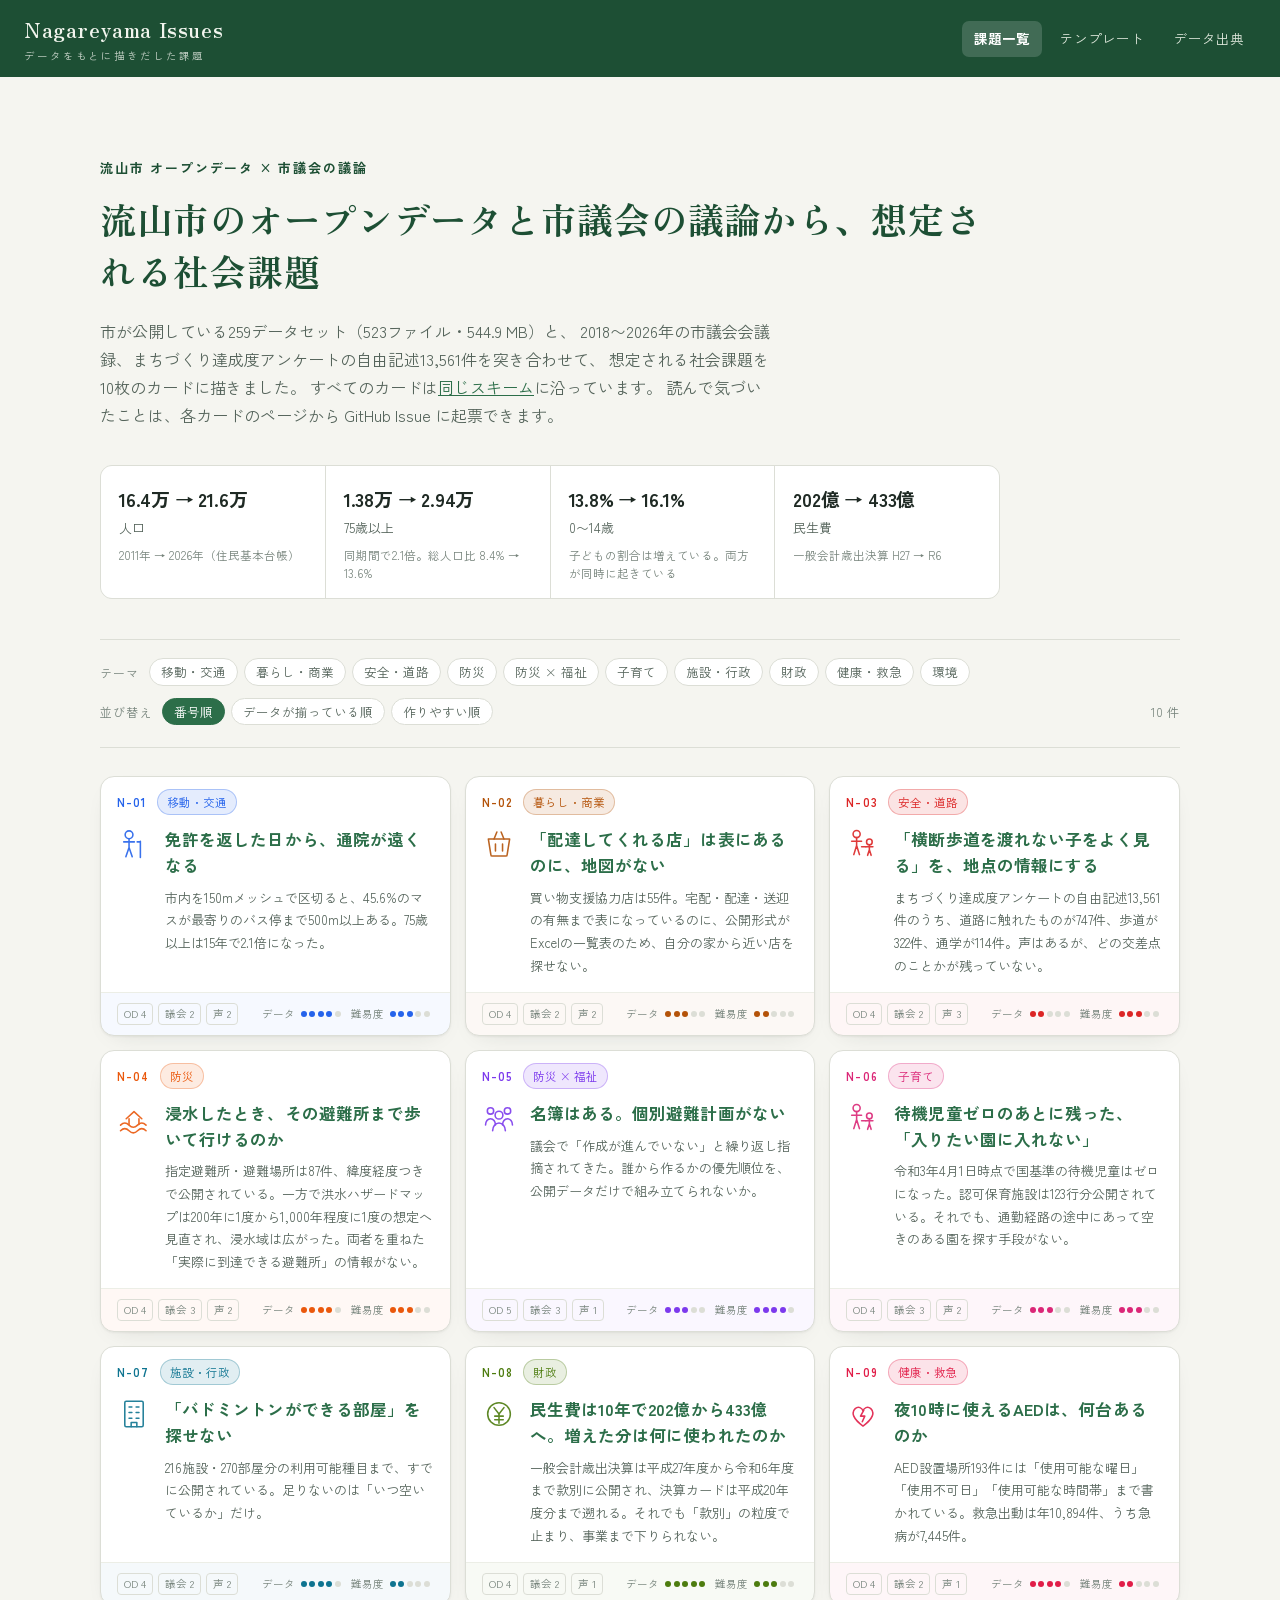
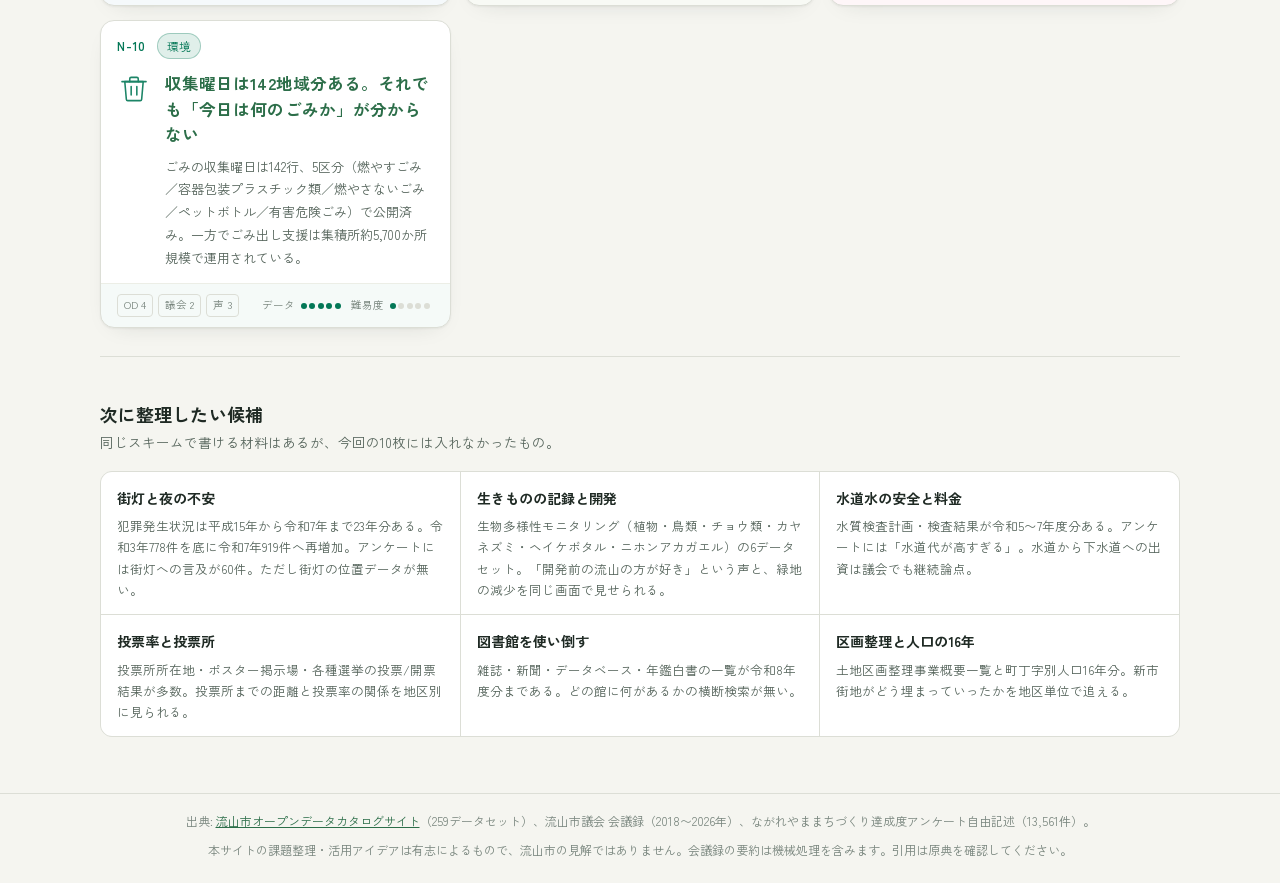
==== commit 1479ebb4: "Add a GitHub issue template so readers can file notes on each card. Each card page opens the templat" ====
--- a/docs/index.html
+++ b/docs/index.html
@@ -31,6 +31,7 @@
     2018〜2026年の市議会会議録、まちづくり達成度アンケートの自由記述13,561件を突き合わせて、
     想定される社会課題を10枚のカードに描きました。
     すべてのカードは<a href="template.html">同じスキーム</a>に沿っています。
+    読んで気づいたことは、各カードのページから GitHub Issue に起票できます。
   </p>
   <div class="stats"><div class="stat"><div class="stat-v">16.4万 → 21.6万</div><div class="stat-l">人口</div><div class="stat-n">2011年 → 2026年（住民基本台帳）</div></div><div class="stat"><div class="stat-v">1.38万 → 2.94万</div><div class="stat-l">75歳以上</div><div class="stat-n">同期間で2.1倍。総人口比 8.4% → 13.6%</div></div><div class="stat"><div class="stat-v">13.8% → 16.1%</div><div class="stat-l">0〜14歳</div><div class="stat-n">子どもの割合は増えている。両方が同時に起きている</div></div><div class="stat"><div class="stat-v">202億 → 433億</div><div class="stat-l">民生費</div><div class="stat-n">一般会計歳出決算 H27 → R6</div></div></div>
 </section>
--- a/docs/assets/site.css
+++ b/docs/assets/site.css
@@ -120,6 +120,15 @@
   font-family:var(--font-serif); color:var(--green-deep)}
 .issue-catch{margin:0; font-size:15.5px; color:var(--ink2); max-width:40em;
   border-left:3px solid var(--c); padding-left:14px}
+.issue-actions{margin:18px 0 0}
+.gh-issue{
+  display:inline-flex; align-items:center; justify-content:center;
+  background:var(--green-deep); color:#f2f5ee; text-decoration:none;
+  font-size:14px; font-weight:700; padding:10px 16px; border-radius:8px;
+  line-height:1.4;
+}
+.gh-issue:hover{background:var(--green); color:#fff}
+.block.report .sub{margin-bottom:14px}
 .block{padding:38px 0; border-bottom:1px solid var(--line2)}
 .block:last-of-type{border-bottom:none}
 .block h2{display:flex; align-items:center; gap:10px; margin:0 0 18px; font-size:18px; font-weight:700}
@@ -266,5 +275,6 @@
   .feas-row>span:first-child{width:auto}
   .scene-wrap{margin-inline:-14px; padding:12px 14px; border-radius:0; border-left:none; border-right:none}
   .card-foot{align-items:flex-start}
+  .gh-issue{width:100%; box-sizing:border-box}
   .filter-count{margin-left:0}
 }
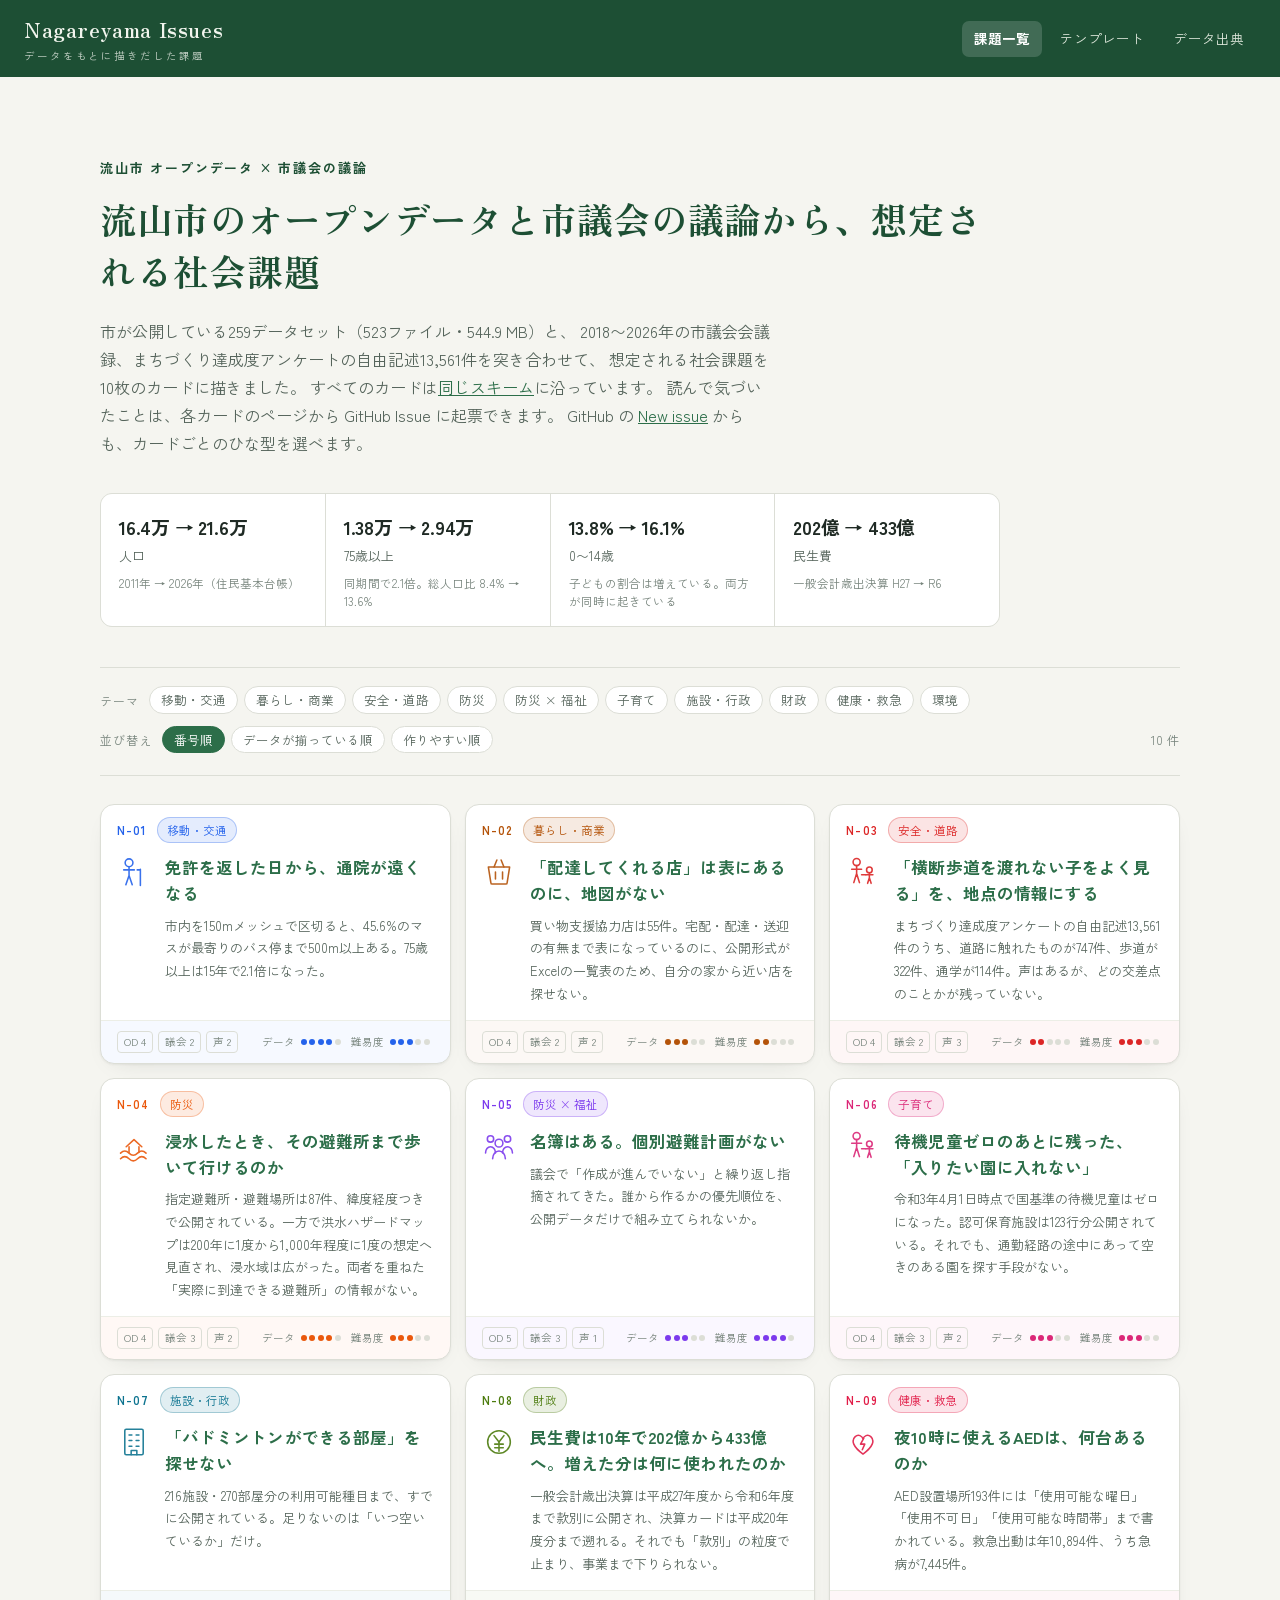
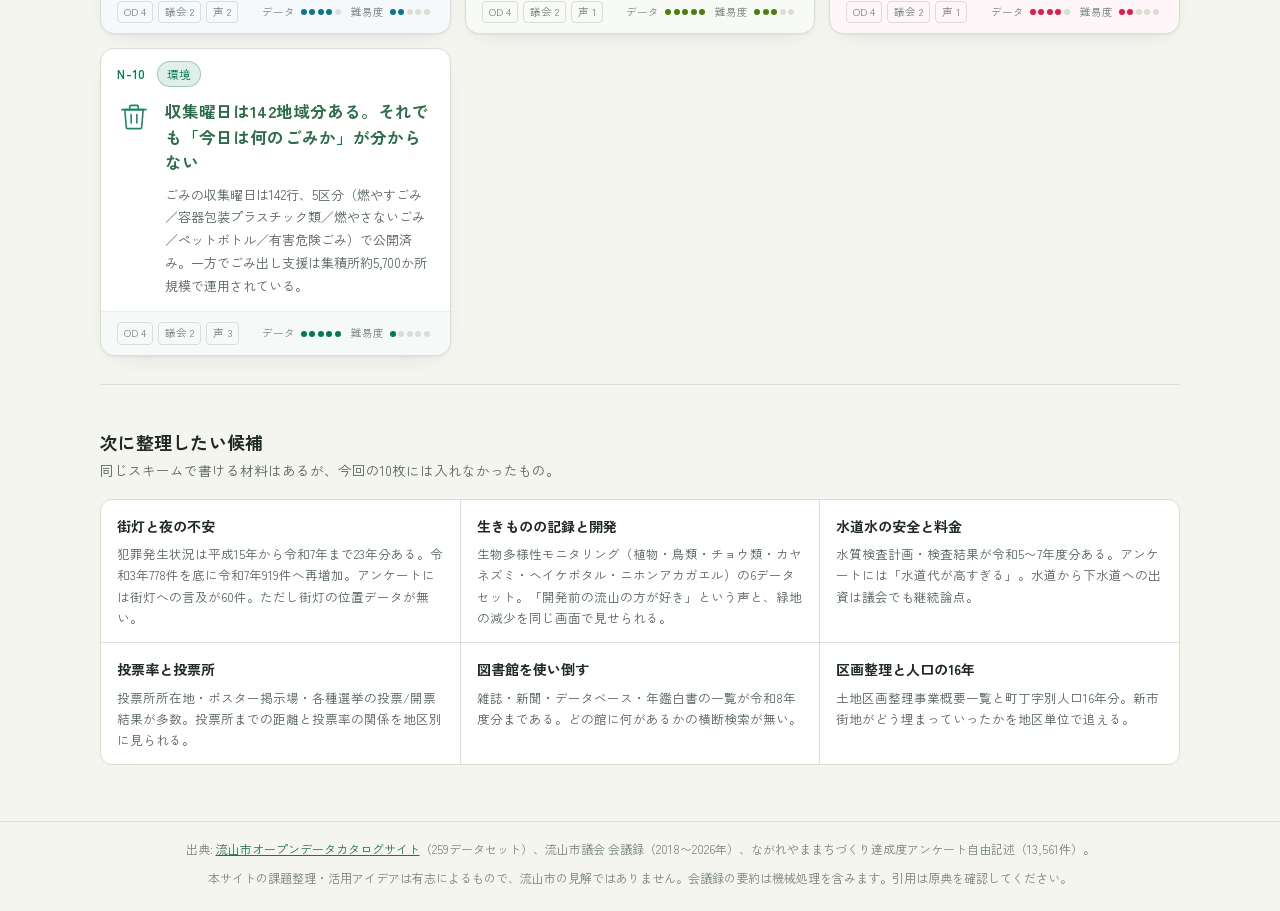
==== commit f29008df: "Give each issue card its own GitHub issue template. Empty issues were hard to fill in, so build.py n" ====
--- a/docs/index.html
+++ b/docs/index.html
@@ -32,6 +32,7 @@
     想定される社会課題を10枚のカードに描きました。
     すべてのカードは<a href="template.html">同じスキーム</a>に沿っています。
     読んで気づいたことは、各カードのページから GitHub Issue に起票できます。
+    GitHub の <a href="https://github.com/code-collection-nagareyama/nagareyama-issues/issues/new/choose">New issue</a> からも、カードごとのひな型を選べます。
   </p>
   <div class="stats"><div class="stat"><div class="stat-v">16.4万 → 21.6万</div><div class="stat-l">人口</div><div class="stat-n">2011年 → 2026年（住民基本台帳）</div></div><div class="stat"><div class="stat-v">1.38万 → 2.94万</div><div class="stat-l">75歳以上</div><div class="stat-n">同期間で2.1倍。総人口比 8.4% → 13.6%</div></div><div class="stat"><div class="stat-v">13.8% → 16.1%</div><div class="stat-l">0〜14歳</div><div class="stat-n">子どもの割合は増えている。両方が同時に起きている</div></div><div class="stat"><div class="stat-v">202億 → 433億</div><div class="stat-l">民生費</div><div class="stat-n">一般会計歳出決算 H27 → R6</div></div></div>
 </section>
